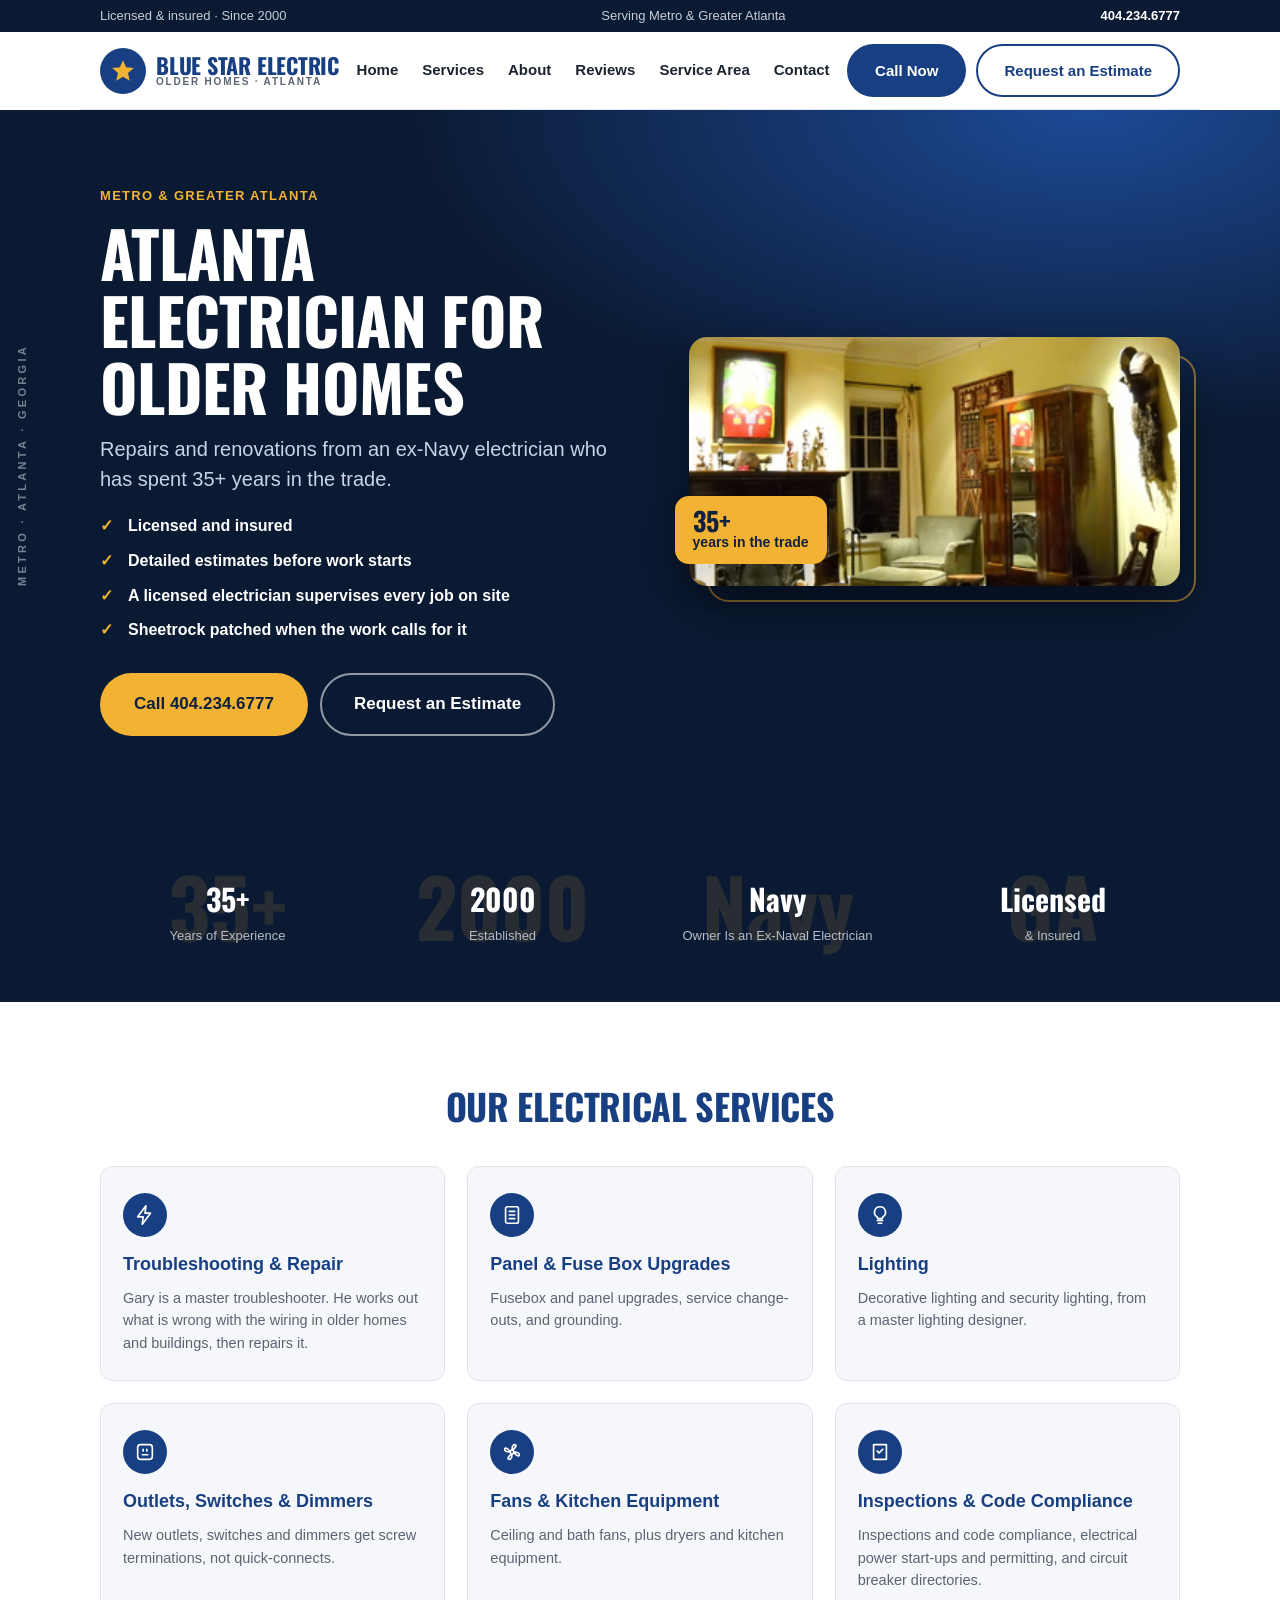
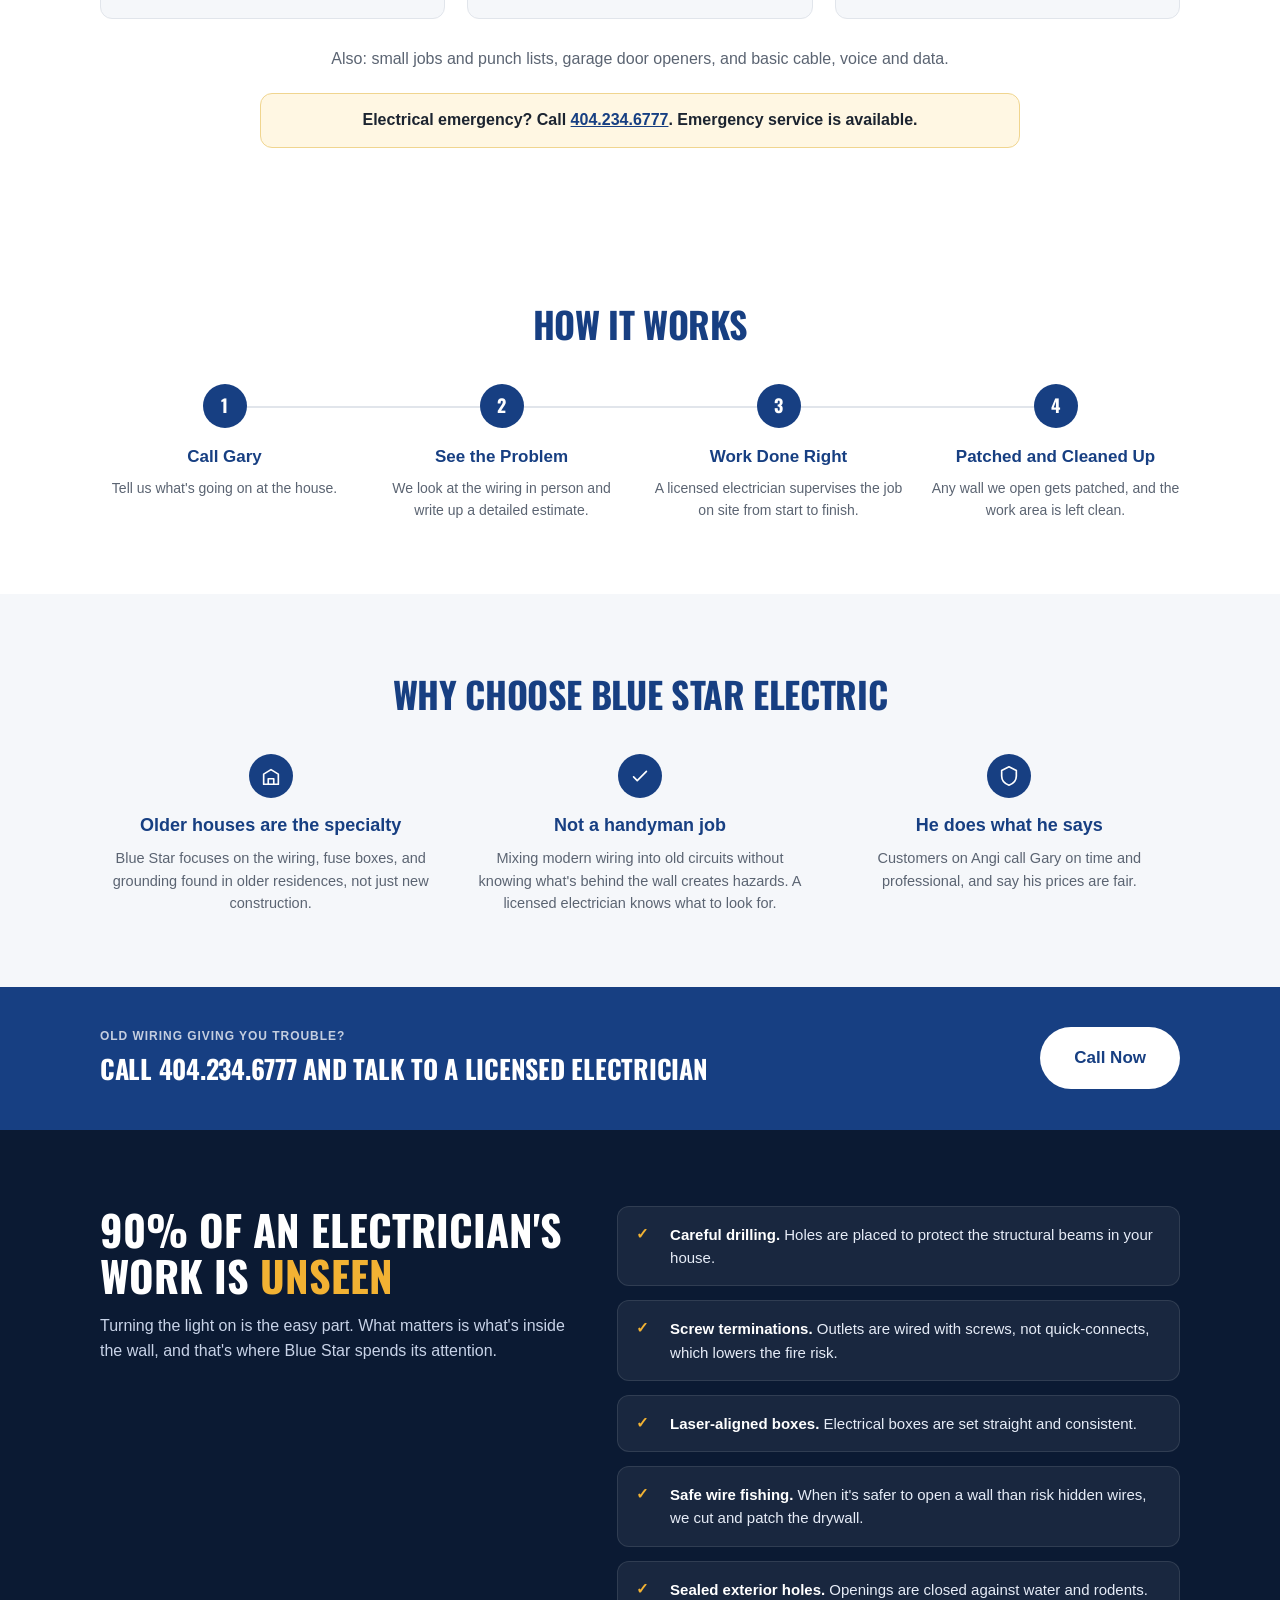
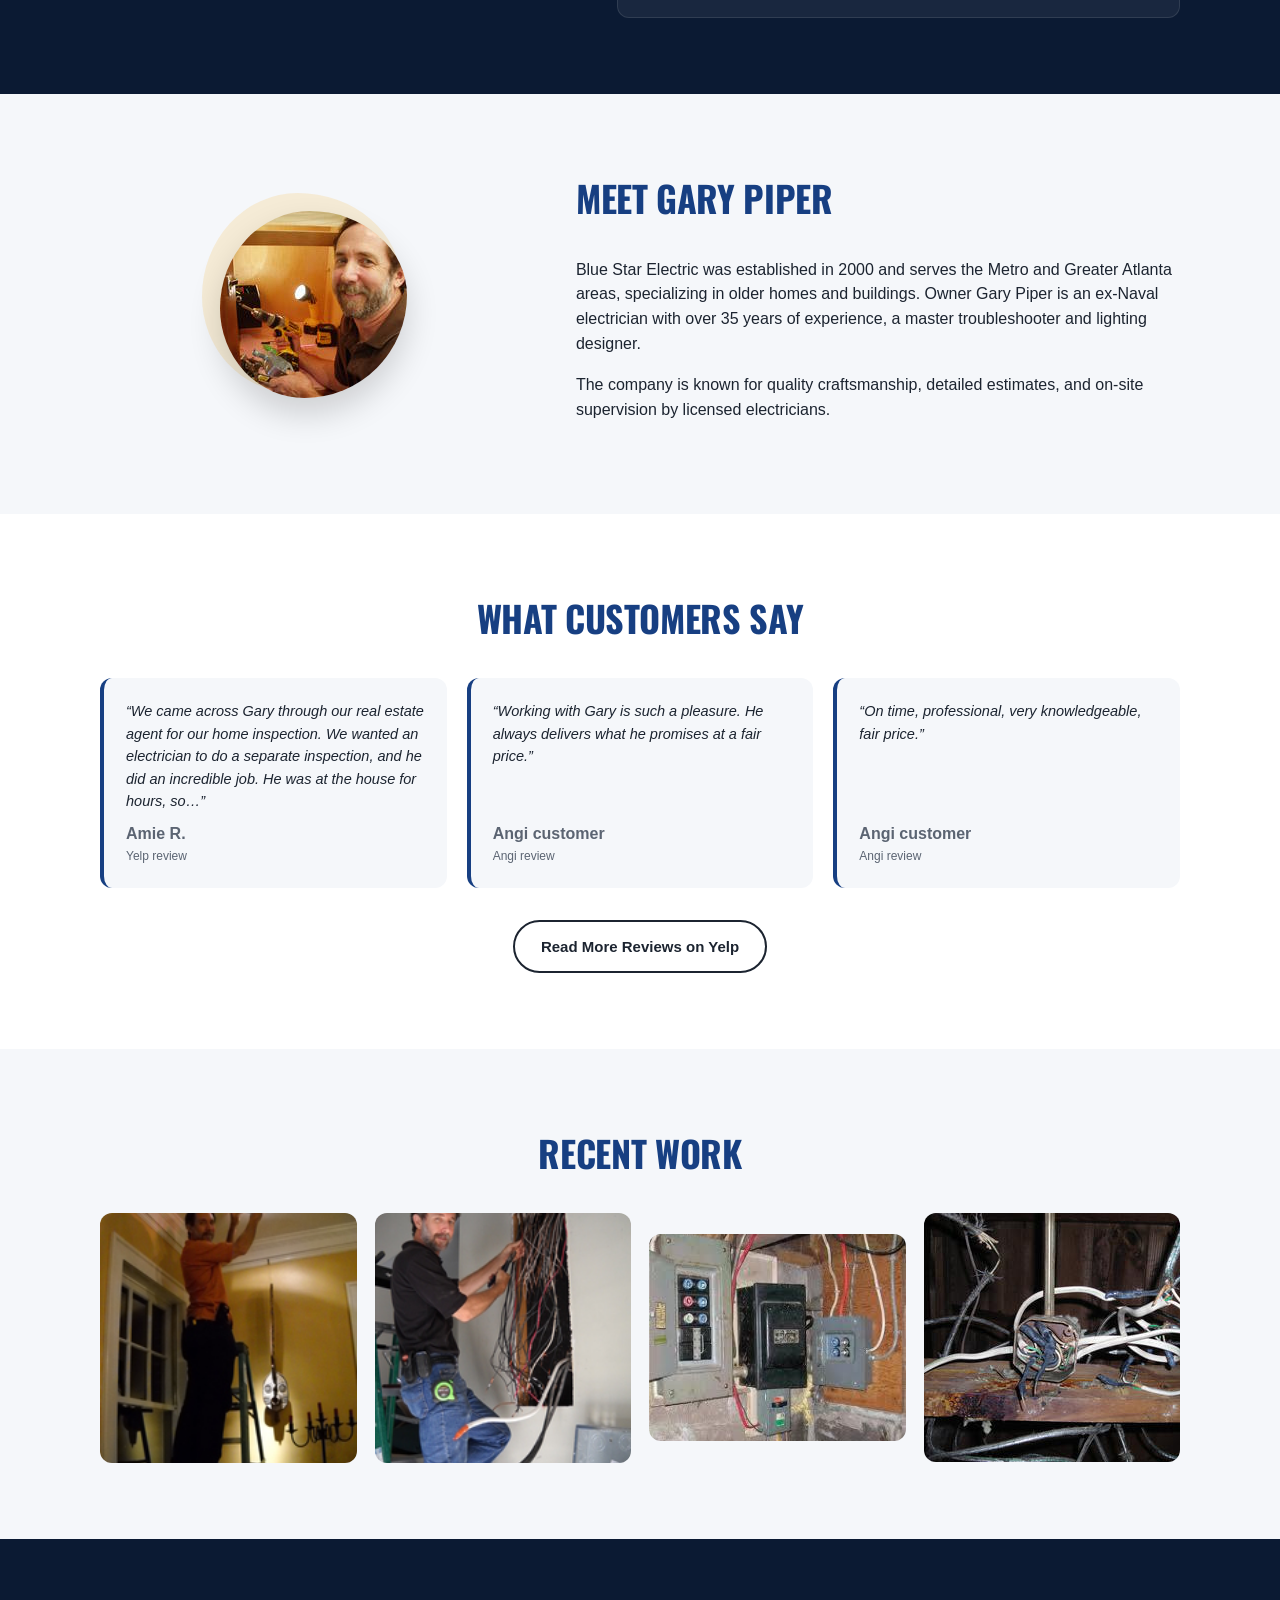
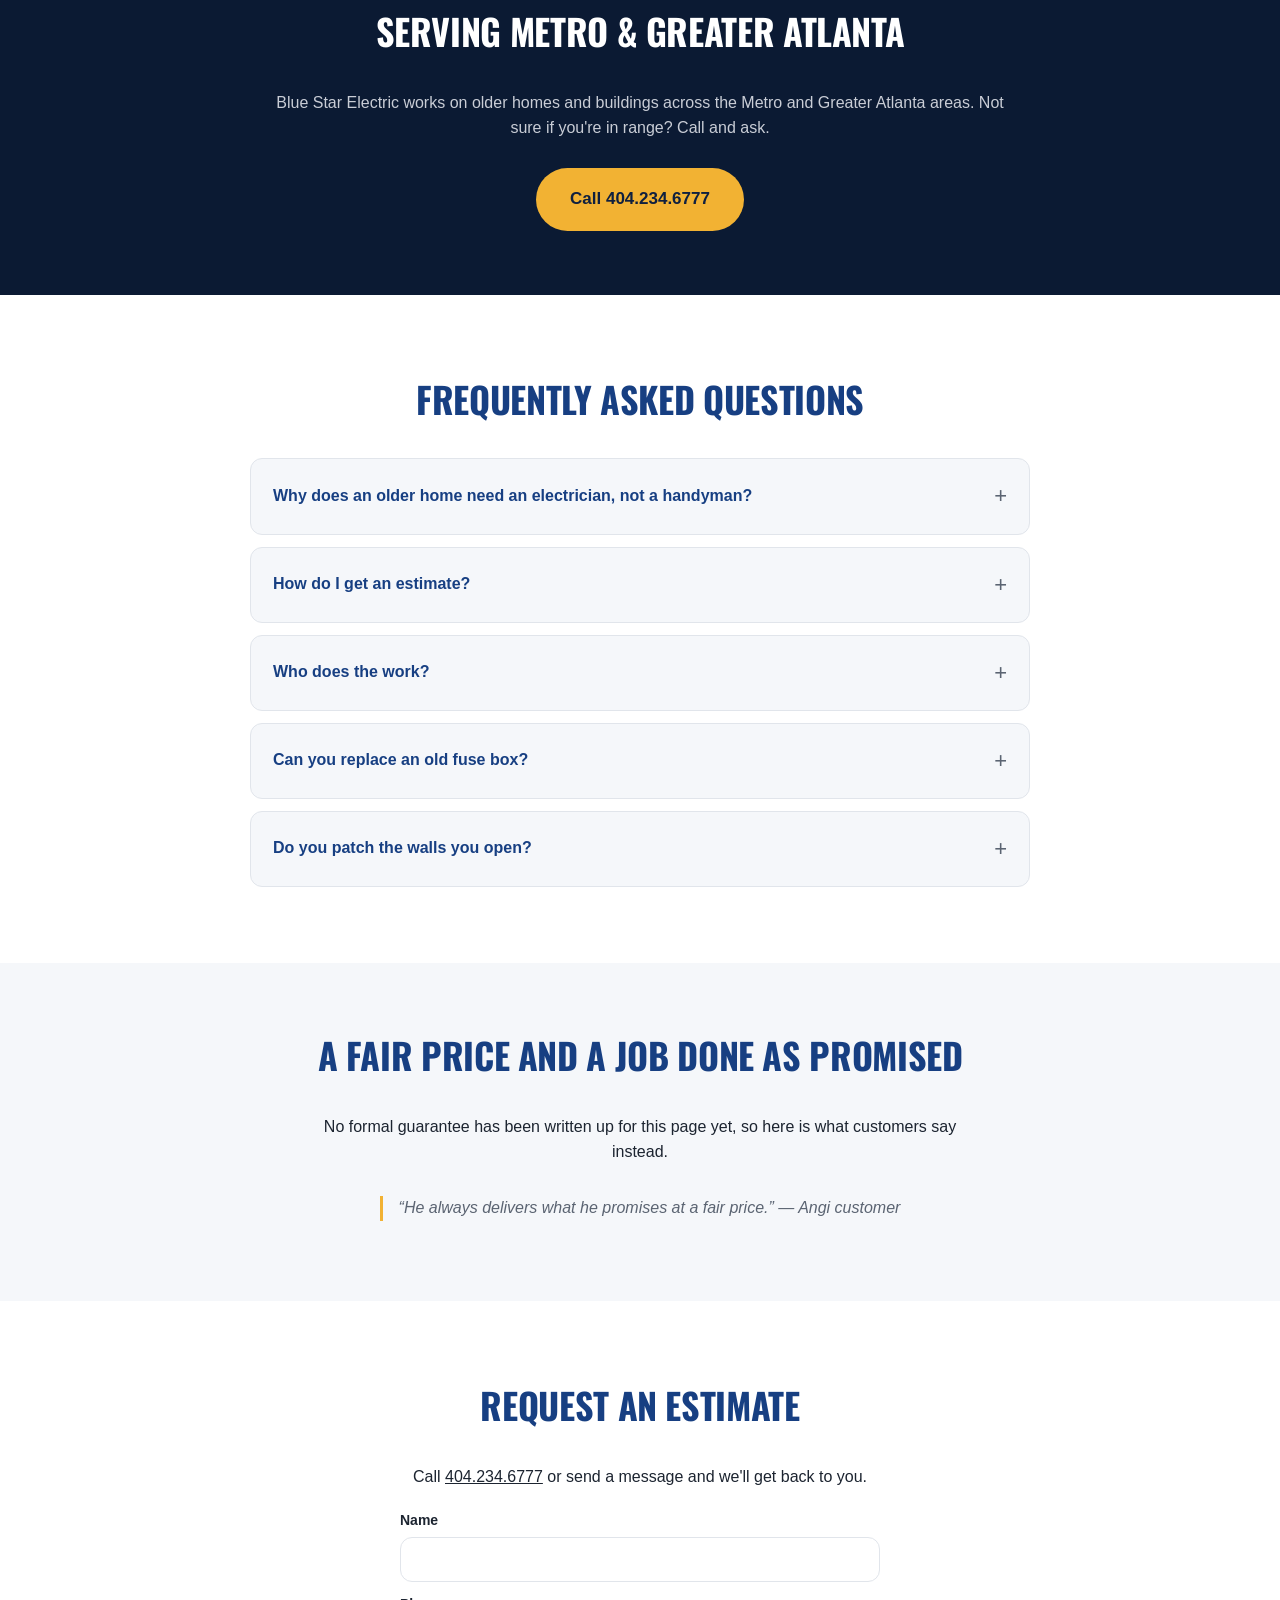
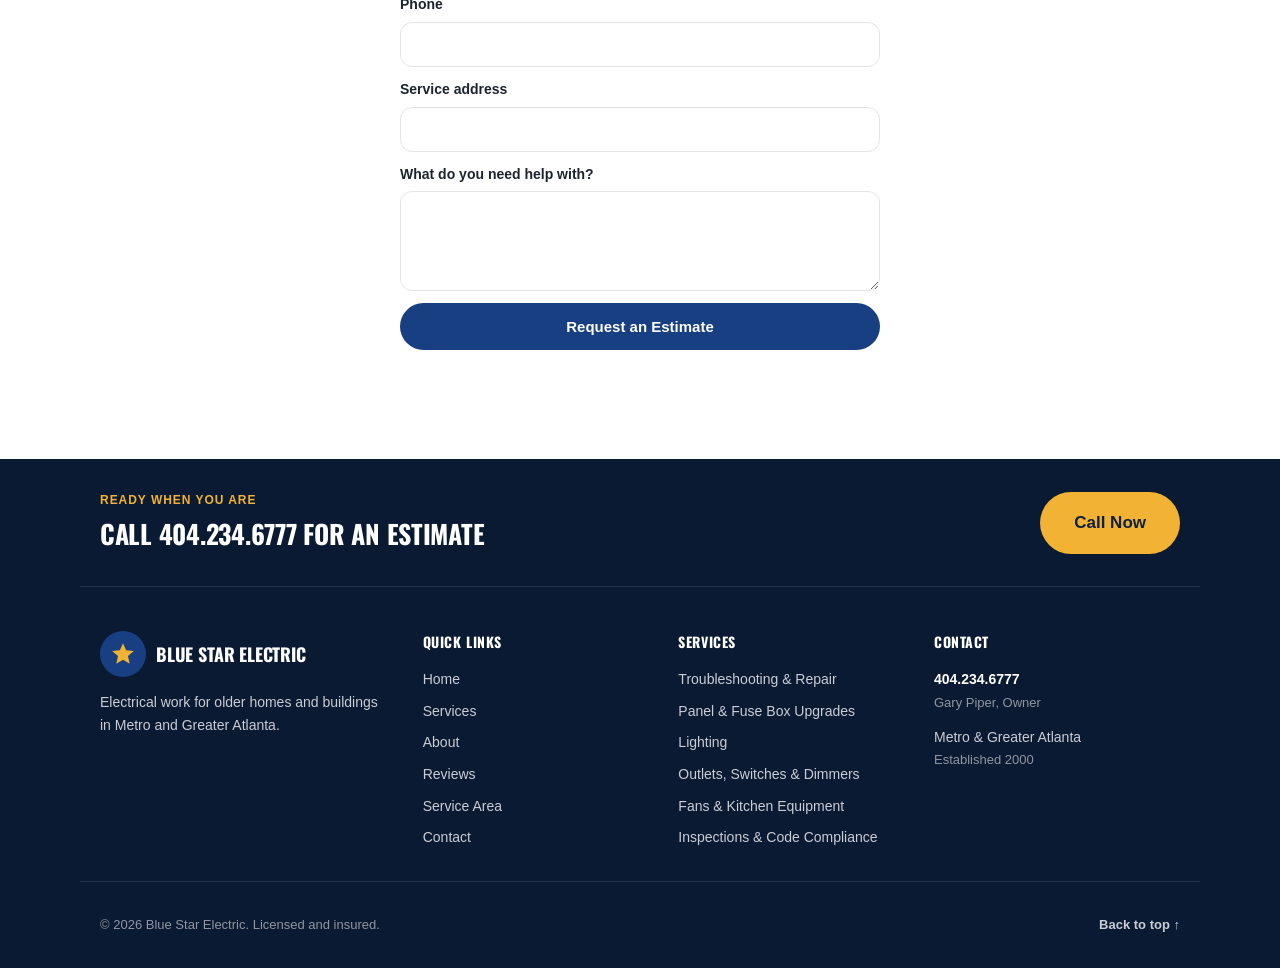
==== index.src.html @ 2fea070b "Free homepage rebuild for Blue Star Electric (Atlanta, GA) Co-Authored-By: Claude Sonnet 5 <noreply@" ====
<!DOCTYPE html>
<html lang="en">
<head>
<meta charset="UTF-8">
<meta name="viewport" content="width=device-width, initial-scale=1.0">
<title>Older Home Electrician in Atlanta | Blue Star Electric</title>
<meta name="description" content="Ex-Navy electrician Gary Piper repairs and renovates the wiring in older Atlanta homes. Detailed estimates, licensed and insured. Call 404.234.6777.">
<meta name="robots" content="index, follow">
<meta property="og:type" content="website">
<meta property="og:site_name" content="Blue Star Electric">
<meta property="og:title" content="Older Home Electrician in Atlanta | Blue Star Electric">
<meta property="og:description" content="Repairs and renovations for older Atlanta homes by an ex-Navy electrician with 35+ years in the trade.">
<meta property="og:locale" content="en_US">
<meta name="twitter:card" content="summary_large_image">
<meta name="twitter:title" content="Older Home Electrician in Atlanta | Blue Star Electric">
<meta name="twitter:description" content="Troubleshooting, repair, and rewiring for older Atlanta homes. Call 404.234.6777.">
<!-- TODO before launch: add <link rel="canonical">, og:url, and og:image / twitter:image once the live domain and a hosted preview image exist. -->
<meta name="theme-color" content="#173f82">
<link rel="icon" href="data:image/svg+xml,%3Csvg xmlns='http://www.w3.org/2000/svg' viewBox='0 0 24 24'%3E%3Ccircle cx='12' cy='12' r='12' fill='%23173f82'/%3E%3Cpath fill='%23f2b233' d='m12 4.5 2 4.6 5 .4-3.8 3.3 1.1 4.9L12 15l-4.3 2.7 1.1-4.9L5 9.5l5-.4z'/%3E%3C/svg%3E">
<link rel="preconnect" href="https://fonts.googleapis.com">
<link rel="preconnect" href="https://fonts.gstatic.com" crossorigin>
<link href="https://fonts.googleapis.com/css2?family=Oswald:wght@500;700&display=swap" rel="stylesheet">
<link rel="stylesheet" href="styles.css">
<script type="application/ld+json">
{
  "@context": "https://schema.org",
  "@type": "Electrician",
  "name": "Blue Star Electric",
  "telephone": "+1-404-234-6777",
  "foundingDate": "2000",
  "areaServed": ["Metro Atlanta", "Greater Atlanta"],
  "founder": { "@type": "Person", "name": "Gary Piper" },
  "review": [
    { "@type": "Review", "author": { "@type": "Person", "name": "Amie R." }, "reviewBody": "We came across Gary through our real estate agent for our home inspection. We wanted an electrician to do a separate inspection, and he did an incredible job. He was at the house for hours, so..." }
  ]
}
</script>
</head>
<body>

<a class="skip-link" href="#main">Skip to main content</a>

<!-- ============ 1. HEADER ============ -->
<header class="site-header" id="site-header">
  <div class="topbar">
    <div class="wrap topbar-inner">
      <span class="topbar-item">Licensed &amp; insured &middot; Since 2000</span>
      <span class="topbar-item">Serving Metro &amp; Greater Atlanta</span>
      <a class="topbar-item topbar-phone" href="tel:+14042346777">404.234.6777</a>
    </div>
  </div>
  <div class="wrap main-nav">
    <a class="logo" href="#main" aria-label="Blue Star Electric, home">
      <!-- ADD REAL LOGO: this star badge is a stand-in. Replace with the real logo file once supplied. -->
      <span class="logo-star" aria-hidden="true"><svg viewBox="0 0 24 24"><path d="m12 2 2.9 6.6 7.1.6-5.4 4.7 1.6 7-6.2-3.7-6.2 3.7 1.6-7L2 9.2l7.1-.6L12 2z"/></svg></span>
      <span class="logo-text">Blue Star Electric<small>Older homes &middot; Atlanta</small></span>
    </a>
    <nav aria-label="Primary">
      <ul class="nav-links">
        <li><a href="#main">Home</a></li>
        <li><a href="#services">Services</a></li>
        <li><a href="#about">About</a></li>
        <li><a href="#reviews">Reviews</a></li>
        <li><a href="#service-area">Service Area</a></li>
        <li><a href="#contact">Contact</a></li>
      </ul>
    </nav>
    <div class="nav-ctas">
      <a class="btn btn-primary" href="tel:+14042346777">Call Now</a>
      <a class="btn btn-outline" href="#contact">Request an Estimate</a>
    </div>
    <button type="button" class="menu-toggle" id="menu-toggle" aria-expanded="false" aria-controls="mobile-menu" aria-label="Open menu">
      <span></span><span></span><span></span>
    </button>
    <div class="mobile-menu" id="mobile-menu">
      <ul class="mobile-menu-links">
        <li><a href="#main">Home</a></li>
        <li><a href="#services">Services</a></li>
        <li><a href="#about">About</a></li>
        <li><a href="#reviews">Reviews</a></li>
        <li><a href="#service-area">Service Area</a></li>
        <li><a href="#contact">Contact</a></li>
      </ul>
      <div class="mobile-menu-ctas">
        <a class="btn btn-primary" href="tel:+14042346777">Call Now</a>
        <a class="btn btn-outline" href="#contact">Request an Estimate</a>
      </div>
    </div>
  </div>
</header>

<main id="main">

  <!-- ============ 2. HERO ============ -->
  <section class="hero">
    <span class="hero-label" aria-hidden="true">Metro &middot; Atlanta &middot; Georgia</span>
    <div class="wrap hero-inner">
      <div class="hero-copy">
        <p class="eyebrow">Metro &amp; Greater Atlanta</p>
        <h1>Atlanta Electrician for Older Homes <span class="h1-sub">Repairs and renovations from an ex-Navy electrician who has spent 35+ years in the trade.</span></h1>
        <ul class="trust-bullets">
          <li>Licensed and insured</li>
          <li>Detailed estimates before work starts</li>
          <li>A licensed electrician supervises every job on site</li>
          <li>Sheetrock patched when the work calls for it</li>
        </ul>
        <div class="hero-ctas">
          <a class="btn btn-accent btn-lg" href="tel:+14042346777">Call 404.234.6777</a>
          <a class="btn btn-outline btn-lg" href="#contact">Request an Estimate</a>
        </div>
      </div>
      <div class="hero-media">
        <!-- Photo from the business's own current website (mybluestarelectric.com). -->
        <img class="stock-photo" src="assets/hero-lit-room.jpg" width="333" height="249" fetchpriority="high" alt="Living room in an older home with recessed lighting and a fireplace">
        <div class="hero-badge"><span>35+</span>years in the trade</div>
      </div>
    </div>
  </section>

  <!-- ============ 3. TRUST STATS BAR ============ -->
  <section class="stats-bar" aria-label="Trust indicators">
    <div class="wrap stats-grid">
      <div class="stat reveal" data-ghost="35+">
        <span class="stat-value">35+</span>
        <span class="stat-label">Years of Experience</span>
      </div>
      <div class="stat reveal" data-ghost="2000">
        <span class="stat-value">2000</span>
        <span class="stat-label">Established</span>
      </div>
      <div class="stat reveal" data-ghost="Navy">
        <span class="stat-value">Navy</span>
        <span class="stat-label">Owner Is an Ex-Naval Electrician</span>
      </div>
      <div class="stat reveal" data-ghost="GA">
        <span class="stat-value">Licensed</span>
        <span class="stat-label">&amp; Insured</span>
      </div>
    </div>
  </section>

  <!-- ============ 4. SERVICES ============ -->
  <section id="services" class="services">
    <div class="wrap">
      <h2 class="reveal">Our Electrical Services</h2>
      <div class="services-grid">
        <div class="service-card reveal">
          <span class="service-icon" aria-hidden="true"><svg viewBox="0 0 24 24" stroke-width="1.8"><path d="M13 2 4 14h6l-1 8 9-12h-6l1-8z" stroke-linecap="round" stroke-linejoin="round"/></svg></span>
          <h3>Troubleshooting &amp; Repair</h3>
          <p>Gary is a master troubleshooter. He works out what is wrong with the wiring in older homes and buildings, then repairs it.</p>
        </div>
        <div class="service-card reveal">
          <span class="service-icon" aria-hidden="true"><svg viewBox="0 0 24 24" stroke-width="1.8"><rect x="5" y="3" width="14" height="18" rx="2"/><path d="M9 8h6M9 12h6M9 16h6" stroke-linecap="round"/></svg></span>
          <h3>Panel &amp; Fuse Box Upgrades</h3>
          <p>Fusebox and panel upgrades, service change-outs, and grounding.</p>
        </div>
        <div class="service-card reveal">
          <span class="service-icon" aria-hidden="true"><svg viewBox="0 0 24 24" stroke-width="1.8"><path d="M9 18h6M10 21h4M12 3a6 6 0 0 0-3.6 10.8c.6.45 1.1 1.2 1.2 2.2h4.8c.1-1 .6-1.75 1.2-2.2A6 6 0 0 0 12 3Z" stroke-linecap="round" stroke-linejoin="round"/></svg></span>
          <h3>Lighting</h3>
          <p>Decorative lighting and security lighting, from a master lighting designer.</p>
        </div>
        <div class="service-card reveal">
          <span class="service-icon" aria-hidden="true"><svg viewBox="0 0 24 24" stroke-width="1.8"><rect x="4" y="4" width="16" height="16" rx="3"/><path d="M10 9v2M14 9v2M9 15h6" stroke-linecap="round"/></svg></span>
          <h3>Outlets, Switches &amp; Dimmers</h3>
          <p>New outlets, switches and dimmers get screw terminations, not quick-connects.</p>
        </div>
        <div class="service-card reveal">
          <span class="service-icon" aria-hidden="true"><svg viewBox="0 0 24 24" stroke-width="1.8"><circle cx="12" cy="12" r="2"/><path d="M12 10c0-4 1-6 3-6s2 3-3 6ZM14 12c4 0 6 1 6 3s-3 2-6-3ZM12 14c0 4-1 6-3 6s-2-3 3-6ZM10 12c-4 0-6-1-6-3s3-2 6 3Z" stroke-linejoin="round"/></svg></span>
          <h3>Fans &amp; Kitchen Equipment</h3>
          <p>Ceiling and bath fans, plus dryers and kitchen equipment.</p>
        </div>
        <div class="service-card reveal">
          <span class="service-icon" aria-hidden="true"><svg viewBox="0 0 24 24" stroke-width="1.8"><path d="M9 11l2 2 4-4" stroke-linecap="round" stroke-linejoin="round"/><path d="M5 4h14v16H5z" stroke-linejoin="round"/></svg></span>
          <h3>Inspections &amp; Code Compliance</h3>
          <p>Inspections and code compliance, electrical power start-ups and permitting, and circuit breaker directories.</p>
        </div>
      </div>
      <p class="services-more reveal">Also: small jobs and punch lists, garage door openers, and basic cable, voice and data.</p>
      <p class="emergency reveal">Electrical emergency? Call <a href="tel:+14042346777">404.234.6777</a>. Emergency service is available.</p>
    </div>
  </section>

  <!-- ============ 4b. HOW IT WORKS ============ -->
  <section class="process">
    <div class="wrap">
      <h2 class="reveal">How It Works</h2>
      <div class="process-grid">
        <div class="process-step reveal">
          <span class="process-num">1</span>
          <h3>Call Gary</h3>
          <p>Tell us what's going on at the house.</p>
        </div>
        <div class="process-step reveal">
          <span class="process-num">2</span>
          <h3>See the Problem</h3>
          <p>We look at the wiring in person and write up a detailed estimate.</p>
        </div>
        <div class="process-step reveal">
          <span class="process-num">3</span>
          <h3>Work Done Right</h3>
          <p>A licensed electrician supervises the job on site from start to finish.</p>
        </div>
        <div class="process-step reveal">
          <span class="process-num">4</span>
          <h3>Patched and Cleaned Up</h3>
          <p>Any wall we open gets patched, and the work area is left clean.</p>
        </div>
      </div>
    </div>
  </section>

  <!-- ============ 4c. WHY CHOOSE US ============ -->
  <section class="why-us">
    <div class="wrap">
      <h2 class="reveal">Why Choose Blue Star Electric</h2>
      <div class="why-us-grid">
        <div class="why-us-item reveal">
          <span class="service-icon" aria-hidden="true"><svg viewBox="0 0 24 24" stroke-width="1.8"><path d="M4 21V10l8-5 8 5v11" stroke-linecap="round" stroke-linejoin="round"/><path d="M9 21v-6h6v6M4 21h16" stroke-linecap="round" stroke-linejoin="round"/></svg></span>
          <h3>Older houses are the specialty</h3>
          <p>Blue Star focuses on the wiring, fuse boxes, and grounding found in older residences, not just new construction.</p>
        </div>
        <div class="why-us-item reveal">
          <span class="service-icon" aria-hidden="true"><svg viewBox="0 0 24 24" stroke-width="1.8"><path d="m5 13 4 4L19 7" stroke-linecap="round" stroke-linejoin="round"/></svg></span>
          <h3>Not a handyman job</h3>
          <p>Mixing modern wiring into old circuits without knowing what's behind the wall creates hazards. A licensed electrician knows what to look for.</p>
        </div>
        <div class="why-us-item reveal">
          <span class="service-icon" aria-hidden="true"><svg viewBox="0 0 24 24" stroke-width="1.8"><path d="M12 2 4 6v6c0 5 3.4 8.4 8 10 4.6-1.6 8-5 8-10V6l-8-4Z" stroke-linejoin="round"/></svg></span>
          <h3>He does what he says</h3>
          <p>Customers on Angi call Gary on time and professional, and say his prices are fair.</p>
        </div>
      </div>
    </div>
  </section>

  <!-- ============ 4d. MID-PAGE CTA ============ -->
  <section class="cta-banner">
    <div class="wrap cta-banner-inner">
      <div>
        <p class="cta-banner-eyebrow">Old wiring giving you trouble?</p>
        <h3>Call 404.234.6777 and talk to a licensed electrician</h3>
      </div>
      <a class="btn btn-primary btn-lg" href="tel:+14042346777">Call Now</a>
    </div>
  </section>

  <!-- ============ TECHNIQUE (from the business's own Technique page) ============ -->
  <section class="technique">
    <div class="wrap technique-inner">
      <div class="reveal">
        <h2>90% of an electrician's work is <em>unseen</em></h2>
        <p>Turning the light on is the easy part. What matters is what's inside the wall, and that's where Blue Star spends its attention.</p>
      </div>
      <ul class="technique-list">
        <li class="reveal"><strong>Careful drilling.</strong> Holes are placed to protect the structural beams in your house.</li>
        <li class="reveal"><strong>Screw terminations.</strong> Outlets are wired with screws, not quick-connects, which lowers the fire risk.</li>
        <li class="reveal"><strong>Laser-aligned boxes.</strong> Electrical boxes are set straight and consistent.</li>
        <li class="reveal"><strong>Safe wire fishing.</strong> When it's safer to open a wall than risk hidden wires, we cut and patch the drywall.</li>
        <li class="reveal"><strong>Sealed exterior holes.</strong> Openings are closed against water and rodents.</li>
      </ul>
    </div>
  </section>

  <!-- ============ 5. ABOUT ============ -->
  <section id="about" class="about">
    <div class="wrap about-inner">
      <div class="about-media">
        <!-- Photo from the business's own current website; confirm with the owner that it's him. -->
        <img class="stock-photo" src="assets/about.jpg" width="187" height="250" alt="Electrician smiling while working on wiring at a workbench" loading="lazy">
      </div>
      <div class="about-copy reveal">
        <h2>Meet Gary Piper</h2>
        <p>Blue Star Electric was established in 2000 and serves the Metro and Greater Atlanta areas, specializing in older homes and buildings. Owner Gary Piper is an ex-Naval electrician with over 35 years of experience, a master troubleshooter and lighting designer.</p>
        <p>The company is known for quality craftsmanship, detailed estimates, and on-site supervision by licensed electricians.</p>
      </div>
    </div>
  </section>

  <!-- ============ 6. TESTIMONIALS ============ -->
  <section id="reviews" class="testimonials">
    <div class="wrap">
      <h2 class="reveal">What Customers Say</h2>
      <div class="testimonial-grid">
        <blockquote class="testimonial reveal">
          <p>&ldquo;We came across Gary through our real estate agent for our home inspection. We wanted an electrician to do a separate inspection, and he did an incredible job. He was at the house for hours, so&hellip;&rdquo;</p>
          <cite>Amie R. <span>Yelp review</span></cite>
        </blockquote>
        <blockquote class="testimonial reveal">
          <p>&ldquo;Working with Gary is such a pleasure. He always delivers what he promises at a fair price.&rdquo;</p>
          <cite>Angi customer <span>Angi review</span></cite>
        </blockquote>
        <blockquote class="testimonial reveal">
          <p>&ldquo;On time, professional, very knowledgeable, fair price.&rdquo;</p>
          <cite>Angi customer <span>Angi review</span></cite>
        </blockquote>
      </div>
      <a class="btn btn-outline" href="https://www.yelp.com/biz/blue-star-electric-decatur" target="_blank" rel="noopener">Read More Reviews on Yelp</a>
    </div>
  </section>

  <!-- ============ 6b. RECENT WORK ============ -->
  <section class="gallery">
    <div class="wrap">
      <h2 class="reveal">Recent Work</h2>
      <div class="gallery-grid" id="gallery">
        <!-- Photos from the business's own current website (mybluestarelectric.com). Low resolution: replace with new job photos when available. -->
        <button type="button" class="gallery-btn reveal" aria-label="Enlarge photo: electrician installing a recessed light in a ceiling"><img src="assets/g-recessed-light.jpg" width="187" height="250" alt="Electrician on a ladder installing a recessed light in a ceiling" loading="lazy"></button>
        <button type="button" class="gallery-btn reveal" aria-label="Enlarge photo: electrician rewiring a panel"><img src="assets/g-panel-rewire.jpg" width="187" height="250" alt="Electrician sorting and rewiring a bundle of cables at an electrical panel" loading="lazy"></button>
        <button type="button" class="gallery-btn reveal" aria-label="Enlarge photo: old fuse box and wiring"><img src="assets/g-old-fusebox.jpg" width="244" height="207" alt="Old fuse box and mixed wiring around an older electrical panel" loading="lazy"></button>
        <button type="button" class="gallery-btn reveal" aria-label="Enlarge photo: deteriorated old wiring"><img src="assets/g-old-wiring.jpg" width="333" height="249" alt="Deteriorated old wiring around a junction box" loading="lazy"></button>
      </div>
    </div>
  </section>

  <!-- ============ 7. SERVICE AREA ============ -->
  <section id="service-area" class="service-area">
    <div class="wrap">
      <h2 class="reveal">Serving Metro &amp; Greater Atlanta</h2>
      <p class="service-area-list">Blue Star Electric works on older homes and buildings across the Metro and Greater Atlanta areas. Not sure if you're in range? Call and ask.</p>
      <a class="btn btn-accent btn-lg" href="tel:+14042346777">Call 404.234.6777</a>
    </div>
  </section>

  <!-- ============ 7b. FAQ ============ -->
  <section class="faq">
    <div class="wrap">
      <h2 class="reveal">Frequently Asked Questions</h2>
      <div class="faq-list">
        <details class="faq-item reveal">
          <summary>Why does an older home need an electrician, not a handyman?</summary>
          <p>Wiring materials and grounding have changed a lot since electric lighting first arrived, and mixing modern and vintage systems without the right training creates additional hazards. A licensed electrician is trained for exactly that.</p>
        </details>
        <details class="faq-item reveal">
          <summary>How do I get an estimate?</summary>
          <p>Call 404.234.6777 or use the form below. We look at the job in person and give you a detailed estimate before any work begins.</p>
        </details>
        <details class="faq-item reveal">
          <summary>Who does the work?</summary>
          <p>Licensed electricians supervise the work on site. Owner Gary Piper is an ex-Naval electrician with over 35 years of experience.</p>
        </details>
        <details class="faq-item reveal">
          <summary>Can you replace an old fuse box?</summary>
          <p>Yes. Fusebox and panel upgrades, service change-outs, and grounding are all part of Blue Star's services, along with electrical power start-ups and permitting.</p>
        </details>
        <details class="faq-item reveal">
          <summary>Do you patch the walls you open?</summary>
          <p>Yes. Sometimes it is safer to cut drywall than to risk damaging hidden wires. Blue Star handles the sheetrock patching when needed.</p>
        </details>
      </div>
    </div>
  </section>

  <!-- ============ 8. GUARANTEE / OFFER ============ -->
  <section class="guarantee">
    <div class="wrap guarantee-inner">
      <h2 class="reveal">A fair price and a job done as promised</h2>
      <p>No formal guarantee has been written up for this page yet, so here is what customers say instead.</p>
      <blockquote>&ldquo;He always delivers what he promises at a fair price.&rdquo; &mdash; Angi customer</blockquote>
    </div>
  </section>

  <!-- ============ CONTACT ============ -->
  <section id="contact" class="contact">
    <div class="wrap contact-inner">
      <h2 class="reveal">Request an Estimate</h2>
      <p>Call <a href="tel:+14042346777">404.234.6777</a> or send a message and we'll get back to you.</p>
      <!-- TODO before launch: wire this form to the business's real intake email or CRM. Until then it shows a call-us note. -->
      <form class="contact-form" id="contact-form" aria-label="Request an estimate">
        <label for="f-name">Name</label>
        <input id="f-name" type="text" name="name" autocomplete="name" required>
        <label for="f-phone">Phone</label>
        <input id="f-phone" type="tel" name="phone" autocomplete="tel" required>
        <label for="f-address">Service address</label>
        <input id="f-address" type="text" name="address" autocomplete="street-address">
        <label for="f-message">What do you need help with?</label>
        <textarea id="f-message" name="message"></textarea>
        <button type="submit" class="btn btn-primary">Request an Estimate</button>
        <p class="form-note" id="form-note" role="status"></p>
      </form>
    </div>
  </section>

</main>

<!-- ============ 9. FOOTER ============ -->
<footer class="site-footer">
  <div class="wrap footer-cta">
    <div>
      <p class="footer-cta-eyebrow">Ready when you are</p>
      <h3>Call 404.234.6777 for an estimate</h3>
    </div>
    <a class="btn btn-accent btn-lg" href="tel:+14042346777">Call Now</a>
  </div>

  <div class="wrap footer-grid">
    <div class="footer-col footer-brand">
      <div class="footer-logo">
        <span class="logo-star" aria-hidden="true"><svg viewBox="0 0 24 24"><path d="m12 2 2.9 6.6 7.1.6-5.4 4.7 1.6 7-6.2-3.7-6.2 3.7 1.6-7L2 9.2l7.1-.6L12 2z"/></svg></span>
        <span class="logo-text">Blue Star Electric</span>
      </div>
      <p>Electrical work for older homes and buildings in Metro and Greater Atlanta.</p>
      
    </div>

    <div class="footer-col">
      <h4>Quick Links</h4>
      <ul>
        <li><a href="#main">Home</a></li>
        <li><a href="#services">Services</a></li>
        <li><a href="#about">About</a></li>
        <li><a href="#reviews">Reviews</a></li>
        <li><a href="#service-area">Service Area</a></li>
        <li><a href="#contact">Contact</a></li>
      </ul>
    </div>

    <div class="footer-col">
      <h4>Services</h4>
      <ul>
        <li><a href="#services">Troubleshooting &amp; Repair</a></li>
        <li><a href="#services">Panel &amp; Fuse Box Upgrades</a></li>
        <li><a href="#services">Lighting</a></li>
        <li><a href="#services">Outlets, Switches &amp; Dimmers</a></li>
        <li><a href="#services">Fans &amp; Kitchen Equipment</a></li>
        <li><a href="#services">Inspections &amp; Code Compliance</a></li>
      </ul>
    </div>

    <div class="footer-col">
      <h4>Contact</h4>
      <p class="contact-line">
        <a href="tel:+14042346777">404.234.6777</a>
        <span class="muted">Gary Piper, Owner</span>
      </p>
      <p class="contact-line">
        Metro &amp; Greater Atlanta
        <span class="muted">Established 2000</span>
      </p>
    </div>
  </div>

  <div class="wrap footer-bottom">
    <p>&copy; <span id="footer-year"></span> Blue Star Electric. Licensed and insured. <!-- ADD REAL GA LICENSE NUMBER --></p>
    <a class="back-to-top" href="#main">Back to top &uarr;</a>
  </div>
</footer>

<a class="sticky-cta" href="tel:+14042346777" aria-label="Call Blue Star Electric now">Call Now</a>

<!-- Gallery lightbox -->
<div class="lightbox" id="lightbox" role="dialog" aria-modal="true" aria-label="Photo viewer" hidden>
  <button type="button" class="lb-btn lb-close" id="lb-close" aria-label="Close photo viewer">&times;</button>
  <button type="button" class="lb-btn lb-prev" id="lb-prev" aria-label="Previous photo">&lsaquo;</button>
  <figure>
    <img id="lb-img" src="" alt="">
    <figcaption id="lb-cap"></figcaption>
    <div class="lightbox-count" id="lb-count"></div>
  </figure>
  <button type="button" class="lb-btn lb-next" id="lb-next" aria-label="Next photo">&rsaquo;</button>
</div>

<script>
(function () {
  var yearEl = document.getElementById('footer-year');
  if (yearEl) { yearEl.textContent = new Date().getFullYear(); }

  var menuToggle = document.getElementById('menu-toggle');
  var mobileMenu = document.getElementById('mobile-menu');
  var setMenu = function (open) {
    mobileMenu.classList.toggle('is-open', open);
    menuToggle.setAttribute('aria-expanded', open ? 'true' : 'false');
    menuToggle.setAttribute('aria-label', open ? 'Close menu' : 'Open menu');
  };
  menuToggle.addEventListener('click', function () { setMenu(!mobileMenu.classList.contains('is-open')); });
  mobileMenu.addEventListener('click', function (e) { if (e.target.tagName === 'A') { setMenu(false); } });
  window.addEventListener('resize', function () { if (window.innerWidth > 860) { setMenu(false); } });

  var header = document.getElementById('site-header');
  var onScroll = function () { header.classList.toggle('is-scrolled', window.scrollY > 12); };
  window.addEventListener('scroll', onScroll, { passive: true });
  onScroll();

  var reduceMotion = window.matchMedia('(prefers-reduced-motion: reduce)').matches;
  var revealEls = document.querySelectorAll('.reveal');
  if (reduceMotion || !('IntersectionObserver' in window)) {
    revealEls.forEach(function (el) { el.classList.add('is-visible'); });
  } else {
    var io = new IntersectionObserver(function (entries) {
      entries.forEach(function (entry) {
        if (entry.isIntersecting) { entry.target.classList.add('is-visible'); io.unobserve(entry.target); }
      });
    }, { threshold: 0.15 });
    revealEls.forEach(function (el) { io.observe(el); });
  }

  // Contact form: not connected to an inbox yet.
  var form = document.getElementById('contact-form');
  form.addEventListener('submit', function (e) {
    e.preventDefault();
    document.getElementById('form-note').textContent = 'This form is not connected yet. Please call 404.234.6777.';
  });

  // Lightbox
  var thumbs = Array.prototype.slice.call(document.querySelectorAll('#gallery .gallery-btn'));
  var lb = document.getElementById('lightbox');
  var lbImg = document.getElementById('lb-img');
  var lbCap = document.getElementById('lb-cap');
  var lbCount = document.getElementById('lb-count');
  var btnClose = document.getElementById('lb-close');
  var btnPrev = document.getElementById('lb-prev');
  var btnNext = document.getElementById('lb-next');
  var idx = 0, opener = null;
  if (thumbs.length < 2) { btnPrev.style.display = 'none'; btnNext.style.display = 'none'; }
  var show = function (i) {
    idx = (i + thumbs.length) % thumbs.length;
    var img = thumbs[idx].querySelector('img');
    lbImg.src = img.src; lbImg.alt = img.alt; lbCap.textContent = img.alt;
    lbCount.textContent = (idx + 1) + ' / ' + thumbs.length;
  };
  var open = function (i, from) { opener = from; show(i); lb.hidden = false; lb.classList.add('is-open'); btnClose.focus(); };
  var close = function () { lb.classList.remove('is-open'); lb.hidden = true; if (opener) { opener.focus(); } };
  thumbs.forEach(function (t, i) { t.addEventListener('click', function () { open(i, t); }); });
  btnClose.addEventListener('click', close);
  btnPrev.addEventListener('click', function () { show(idx - 1); });
  btnNext.addEventListener('click', function () { show(idx + 1); });
  lb.addEventListener('click', function (e) { if (e.target === lb) { close(); } });
  document.addEventListener('keydown', function (e) {
    if (!lb.classList.contains('is-open')) { return; }
    if (e.key === 'Escape') { close(); }
    else if (e.key === 'ArrowLeft') { show(idx - 1); }
    else if (e.key === 'ArrowRight') { show(idx + 1); }
    else if (e.key === 'Tab') {
      var f = [btnClose, btnPrev, btnNext].filter(function (b) { return b.style.display !== 'none'; });
      var first = f[0], last = f[f.length - 1];
      if (e.shiftKey && document.activeElement === first) { e.preventDefault(); last.focus(); }
      else if (!e.shiftKey && document.activeElement === last) { e.preventDefault(); first.focus(); }
      else if (f.indexOf(document.activeElement) === -1) { e.preventDefault(); first.focus(); }
    }
  });
})();
</script>

</body>
</html>
---- styles.css ----
/* ============ Design tokens ============
   Swap these per-business. Pull the primary/accent from the business's real
   logo/brand if they have one — sample the actual pixel colors (PIL/Pillow)
   rather than eyeballing a hex value, it's consistently more accurate.
   Otherwise this navy/amber pairing reads as "trades/trust" without looking
   like a template. Keep it to ONE dominant accent color doing all the
   CTA/heading work; a second brand color (if any) should stay a sparing
   accent (underlines, stat ghost numerals) rather than a second competing
   button color. Dark sections use a near-black ink rather than a second
   brand color — see "Modern visual design patterns" in references/patterns.md. */
:root {
  --color-primary: #173f82;      /* deep navy — the one accent */
  --color-primary-dark: #0f2c5f;
  --color-ink: #0b1a33;          /* near-black — full-bleed section bands */
  --color-accent: #f2b233;       /* amber — sparing use only (underlines, ghost numerals) */
  --color-accent-dark: #a86d10;
  --color-text: #1c2430;
  --color-text-muted: #5b6472;
  --color-bg: #ffffff;
  --color-bg-alt: #f5f7fa;
  --color-border: #e1e5eb;
  --font-body: -apple-system, BlinkMacSystemFont, "Segoe UI", Roboto, Helvetica, Arial, sans-serif;
  --font-heading: "Oswald", var(--font-body);
  --radius: 12px;
  --radius-pill: 999px;
  --shadow: 0 2px 10px rgba(0,0,0,.08);
  --shadow-lift: 0 16px 32px rgba(0,0,0,.16);
}

* { box-sizing: border-box; }
html { scroll-behavior: smooth; }
body {
  margin: 0;
  font-family: var(--font-body);
  color: var(--color-text);
  background: var(--color-bg);
  line-height: 1.55;
}
img { max-width: 100%; display: block; }
a { color: inherit; }
.wrap { max-width: 1120px; margin: 0 auto; padding: 0 20px; }

.skip-link {
  position: absolute; left: -999px; top: 0; background: #fff; color: #000;
  padding: 10px 16px; z-index: 100;
}
.skip-link:focus { left: 10px; top: 10px; }

/* Scroll-reveal: opacity + slight rise, disabled outright for reduced-motion.
   Motion is decoration only — never applied to phone numbers or CTAs. */
.reveal { opacity: 0; transform: translateY(16px); transition: opacity .5s ease, transform .5s ease; }
.reveal.is-visible { opacity: 1; transform: translateY(0); }
@media (prefers-reduced-motion: reduce) {
  .reveal { opacity: 1; transform: none; transition: none; }
}

/* ============ Buttons ============ */
.btn {
  display: inline-block;
  padding: 13px 26px;
  border-radius: var(--radius-pill);
  font-weight: 600;
  text-decoration: none;
  border: 2px solid transparent;
  cursor: pointer;
  font-size: 15px;
  transition: background .15s ease, color .15s ease, border-color .15s ease, transform .15s ease;
}
.btn-primary { background: var(--color-primary); color: #fff; }
.btn-primary:hover { background: var(--color-primary-dark); }
.btn-outline { background: transparent; border-color: currentColor; }
.btn-outline:hover { background: rgba(0,0,0,.05); }
.btn-lg { padding: 16px 32px; font-size: 17px; }

/* ============ Header ============ */
.topbar {
  background: var(--color-ink);
  color: #c9cdd6;
  font-size: 13px;
}
.topbar-inner {
  display: flex; flex-wrap: wrap; gap: 8px 20px;
  justify-content: space-between; align-items: center;
  padding: 6px 20px;
}
.topbar-phone { color: #fff; font-weight: 700; text-decoration: none; }
/* The topbar is sticky-header chrome that eats a disproportionate chunk of a
   phone viewport on every scroll position. The phone number is already a
   persistent nav button and a persistent bottom bar on mobile, so the topbar
   (hours + address) is redundant below this width — drop it to give content
   the room back. */
@media (max-width: 640px) {
  .topbar { display: none; }
}

.main-nav {
  display: flex; align-items: center; justify-content: space-between;
  gap: 16px; padding: 12px 20px;
  background: rgba(255,255,255,.9);
  backdrop-filter: saturate(180%) blur(8px);
  border-bottom: 1px solid var(--color-border);
  transition: padding .2s ease, box-shadow .2s ease;
}
.site-header.is-scrolled .main-nav { padding: 6px 20px; box-shadow: var(--shadow); }
.logo { display: flex; align-items: center; gap: 10px; text-decoration: none; }
.logo-badge {
  width: 60px; height: 60px; border-radius: 50%; overflow: hidden;
  position: relative; flex-shrink: 0; background: #fff;
  box-shadow: inset 0 0 0 1px var(--color-border);
  transition: width .2s ease, height .2s ease;
}
.site-header.is-scrolled .logo-badge { width: 46px; height: 46px; }
.logo-badge img { width: 100%; height: 100%; object-fit: cover; }
.logo-text {
  font-family: var(--font-heading); font-size: 22px; font-weight: 700;
  color: var(--color-primary); letter-spacing: -0.01em; text-transform: uppercase;
}
.nav-links { list-style: none; display: flex; gap: 24px; margin: 0; padding: 0; }
.nav-links a { text-decoration: none; font-weight: 600; font-size: 15px; color: var(--color-text); }
.nav-links a:hover { color: var(--color-primary); }
.nav-ctas { display: flex; gap: 10px; }
.nav-ctas .btn-outline { border-color: var(--color-primary); color: var(--color-primary); }
.site-header { position: sticky; top: 0; z-index: 50; }

/* Hamburger toggle — hidden on desktop, shown under the mobile breakpoint */
.menu-toggle {
  display: none; flex-direction: column; justify-content: center; align-items: center;
  gap: 5px; width: 40px; height: 40px; padding: 8px; margin: 0;
  background: transparent; border: none; cursor: pointer; flex-shrink: 0;
}
.menu-toggle span {
  display: block; width: 100%; height: 2px; background: var(--color-primary);
  border-radius: 2px; transition: transform .2s ease, opacity .2s ease;
}
.menu-toggle[aria-expanded="true"] span:nth-child(1) { transform: translateY(7px) rotate(45deg); }
.menu-toggle[aria-expanded="true"] span:nth-child(2) { opacity: 0; }
.menu-toggle[aria-expanded="true"] span:nth-child(3) { transform: translateY(-7px) rotate(-45deg); }

/* Mobile dropdown menu — holds the nav links AND the Call/Estimate buttons on
   mobile, since there's no room for them in the header bar itself. Anchored
   under the header as a floating panel so it overlays the page instead of
   pushing content down. */
.mobile-menu {
  display: none;
  position: absolute; top: 100%; left: 0; right: 0;
  background: #fff; border-bottom: 1px solid var(--color-border);
  box-shadow: var(--shadow-lift);
  padding: 8px 20px 24px;
}
.mobile-menu.is-open { display: block; }
.mobile-menu-links { list-style: none; margin: 0; padding: 0; display: grid; }
.mobile-menu-links a {
  display: block; padding: 14px 2px; font-weight: 600; font-size: 16px;
  text-decoration: none; color: var(--color-text); border-bottom: 1px solid var(--color-border);
}
.mobile-menu-ctas { display: grid; gap: 10px; margin-top: 16px; }
.mobile-menu-ctas .btn { text-align: center; width: 100%; }
.mobile-menu-ctas .btn-outline { border-color: var(--color-primary); color: var(--color-primary); }

@media (max-width: 860px) {
  .nav-links { display: none; }  /* desktop inline nav — replaced by the mobile menu below */
  .nav-ctas { display: none; }   /* header buttons — moved into the mobile menu, not the header bar */
  .menu-toggle { display: flex; }
  .main-nav { position: relative; flex-wrap: nowrap; }
}
@media (min-width: 861px) {
  .mobile-menu { display: none !important; }
}

/* ============ Hero (dark band, framed photo; source photos are low-res so no full-bleed) ============ */
.hero { background: radial-gradient(1100px 520px at 85% 0%, #1d4a96 0%, var(--color-ink) 62%); padding: 76px 0 84px; overflow: hidden; position: relative; }
.hero-inner { display: grid; grid-template-columns: 1.1fr 1fr; gap: 48px; align-items: center; }
.hero-label {
  position: absolute; left: 14px; top: 50%; writing-mode: vertical-rl; transform: rotate(180deg) translateY(50%);
  font-size: 11px; letter-spacing: .3em; text-transform: uppercase; color: rgba(255,255,255,.45); font-weight: 700;
}
.eyebrow { text-transform: uppercase; letter-spacing: .1em; font-size: 13px; font-weight: 700; color: var(--color-accent); margin: 0 0 12px; }
.hero h1 {
  font-family: var(--font-heading); font-size: clamp(36px, 5.6vw, 64px);
  line-height: 1.05; margin: 0 0 20px; color: #fff; text-transform: uppercase; letter-spacing: -0.01em;
}
.hero h1 .h1-sub { display: block; font-family: var(--font-body); font-size: clamp(16px, 1.7vw, 20px); text-transform: none; letter-spacing: 0; color: #c8d3e8; font-weight: 500; margin-top: 14px; line-height: 1.5; max-width: 34em; }
.trust-bullets { list-style: none; margin: 0 0 30px; padding: 0; display: grid; gap: 10px; color: #fff; }
.trust-bullets li { font-weight: 600; padding-left: 28px; position: relative; }
.trust-bullets li::before { content: "\2713"; position: absolute; left: 0; color: var(--color-accent); font-weight: 800; }
.hero-ctas { display: flex; gap: 12px; flex-wrap: wrap; }
.hero .btn-outline { color: #fff; border-color: rgba(255,255,255,.55); }
.hero .btn-outline:hover { background: rgba(255,255,255,.1); }
.btn-accent { background: var(--color-accent); color: #10203f; }
.btn-accent:hover { background: #ffc44f; }

.hero-media { position: relative; }
.hero-media::before {
  content: ""; position: absolute; inset: 18px -16px -16px 18px; border-radius: 22px;
  border: 2px solid var(--color-accent); opacity: .55;
}
.hero-media img.stock-photo { position: relative; width: 100%; aspect-ratio: 4 / 3; object-fit: cover; border-radius: 18px; box-shadow: 0 24px 50px rgba(0,0,0,.45); }
.hero-badge {
  position: absolute; z-index: 2; left: -14px; bottom: 22px; background: var(--color-accent); color: #10203f;
  padding: 12px 18px; border-radius: 14px; font-weight: 800; font-size: 14px; line-height: 1.25; box-shadow: var(--shadow-lift);
}
.hero-badge span { display: block; font-family: var(--font-heading); font-size: 26px; line-height: 1; }
@media (max-width: 860px) {
  .hero { padding: 52px 0 64px; }
  .hero-inner { grid-template-columns: 1fr; }
  .hero-label { display: none; }
  .hero-media { margin: 0 12px 0 0; }
  .hero-badge { left: 10px; }
}

.photo-placeholder {
  background: repeating-linear-gradient(45deg, #dde3ec, #dde3ec 12px, #eef1f6 12px, #eef1f6 24px);
  border: 2px dashed #b7c0cf; border-radius: var(--radius); min-height: 280px;
  display: flex; align-items: center; justify-content: center; color: #5b6472; font-weight: 700; text-align: center; padding: 20px;
}

/* ============ Trust stats bar (ghost-numeral treatment) ============
   data-ghost repeats the stat value as a huge, low-opacity watermark behind
   it — the single highest-payoff visual device found in the modern-design
   research. font-size uses clamp(), not a fixed px — a fixed size overflows
   into the neighboring column on narrow phones. */
.stats-bar { background: var(--color-ink); color: #fff; padding: 44px 0; }
.stats-grid {
  display: grid; grid-template-columns: repeat(4, 1fr); gap: 20px; text-align: center;
}
.stat { position: relative; padding: 12px 8px; overflow: hidden; }
.stat::before {
  content: attr(data-ghost);
  position: absolute; top: 50%; left: 50%; transform: translate(-50%, -55%);
  font-family: var(--font-heading); font-size: clamp(36px, 12vw, 80px); font-weight: 700;
  color: var(--color-accent); opacity: .12; white-space: nowrap; z-index: 0;
  pointer-events: none;
}
.stat-value { position: relative; z-index: 1; display: block; font-family: var(--font-heading); font-size: 30px; font-weight: 700; }
.stat-label { position: relative; z-index: 1; display: block; font-size: 13px; color: #b7bcc6; margin-top: 4px; }
@media (max-width: 700px) { .stats-grid { grid-template-columns: repeat(2, 1fr); } }

/* ============ Services ============ */
.services { padding: 76px 0; }
.services h2, .about h2, .testimonials h2, .service-area h2, .guarantee h2, .contact h2,
.process h2, .why-us h2, .gallery h2, .faq h2 {
  font-family: var(--font-heading); text-transform: uppercase; letter-spacing: -0.01em;
  font-size: clamp(26px, 3.4vw, 36px); color: var(--color-primary); margin: 0 0 32px; text-align: center;
}
.service-area h2 { color: #fff; }
.services-grid { display: grid; grid-template-columns: repeat(3, 1fr); gap: 22px; }
.service-card {
  background: var(--color-bg-alt); border-radius: var(--radius); padding: 26px 22px;
  border: 1px solid var(--color-border);
  transition: transform .2s ease, box-shadow .2s ease, border-color .2s ease;
}
.service-card:hover { transform: translateY(-6px); box-shadow: var(--shadow-lift); border-color: transparent; }
.service-icon {
  width: 44px; height: 44px; border-radius: 50%; background: var(--color-primary);
  display: flex; align-items: center; justify-content: center; margin-bottom: 14px;
}
.service-icon svg { width: 22px; height: 22px; stroke: #fff; fill: none; }
.service-card h3 { margin: 0 0 8px; color: var(--color-primary); font-size: 18px; }
.service-card p { margin: 0; color: var(--color-text-muted); font-size: 14.5px; }
@media (max-width: 860px) { .services-grid { grid-template-columns: repeat(2, 1fr); } }
@media (max-width: 560px) { .services-grid { grid-template-columns: 1fr; } }

/* ============ How It Works (process steps) ============ */
.process { padding: 72px 0; background: var(--color-bg); }
.process-grid { display: grid; grid-template-columns: repeat(4, 1fr); gap: 28px; position: relative; }
.process-grid::before {
  content: ""; position: absolute; top: 22px; left: 12.5%; right: 12.5%; height: 2px;
  background: var(--color-border); z-index: 0;
}
.process-step { position: relative; z-index: 1; text-align: center; }
.process-num {
  display: flex; align-items: center; justify-content: center; margin: 0 auto 16px;
  width: 44px; height: 44px; border-radius: 50%; background: var(--color-primary);
  color: #fff; font-family: var(--font-heading); font-weight: 700; font-size: 18px;
}
.process-step h3 { margin: 0 0 8px; color: var(--color-primary); font-size: 17px; }
.process-step p { margin: 0; color: var(--color-text-muted); font-size: 14px; }
@media (max-width: 860px) {
  .process-grid { grid-template-columns: 1fr 1fr; gap: 32px 20px; }
  .process-grid::before { display: none; }
}
@media (max-width: 480px) { .process-grid { grid-template-columns: 1fr; } }

/* ============ Why Choose Us ============ */
.why-us { padding: 72px 0; background: var(--color-bg-alt); }
.why-us-grid { display: grid; grid-template-columns: repeat(3, 1fr); gap: 28px; }
.why-us-item { text-align: center; }
.why-us-item .service-icon { margin: 0 auto 14px; }
.why-us-item h3 { margin: 0 0 8px; color: var(--color-primary); font-size: 18px; }
.why-us-item p { margin: 0; color: var(--color-text-muted); font-size: 14.5px; }
@media (max-width: 700px) { .why-us-grid { grid-template-columns: 1fr; gap: 32px; } }

/* ============ Mid-page CTA banner ============ */
.cta-banner { background: var(--color-primary); padding: 40px 0; }
.cta-banner-inner {
  display: flex; align-items: center; justify-content: space-between; gap: 20px; flex-wrap: wrap;
}
.cta-banner-eyebrow {
  margin: 0 0 4px; text-transform: uppercase; letter-spacing: .08em; font-size: 12px;
  font-weight: 700; color: rgba(255,255,255,.75);
}
.cta-banner h3 {
  margin: 0; font-family: var(--font-heading); text-transform: uppercase;
  font-size: clamp(19px, 2.4vw, 26px); color: #fff; letter-spacing: -0.01em;
}
.cta-banner .btn-primary { background: #fff; color: var(--color-primary); }
.cta-banner .btn-primary:hover { background: var(--color-bg-alt); }
@media (max-width: 560px) { .cta-banner-inner { flex-direction: column; text-align: center; } }

/* ============ About (blob-crop photo) ============
   A shaped (circle/blob) crop is the best fix for a stock or otherwise
   imperfect photo looking like an obvious placeholder rather than a
   deliberate design choice. */
.about { background: var(--color-bg-alt); padding: 76px 0; }
.about-inner { display: grid; grid-template-columns: .85fr 1.2fr; gap: 48px; align-items: center; }
.about-copy h2 { text-align: left; }
.about-media { position: relative; aspect-ratio: 1 / 1; max-width: 360px; margin: 0 auto; }
.about-media::before {
  content: ""; position: absolute; inset: -18px 6px 6px -18px;
  background: var(--color-accent); opacity: .18; border-radius: 48% 52% 55% 45% / 52% 45% 55% 48%;
  z-index: 0;
}
.about-media img.stock-photo {
  position: relative; z-index: 1; width: 100%; height: 100%; object-fit: cover;
  border-radius: 48% 52% 55% 45% / 52% 45% 55% 48%;
  box-shadow: var(--shadow-lift);
}
@media (max-width: 860px) { .about-inner { grid-template-columns: 1fr; } }

/* ============ Testimonials ============ */
.testimonials { padding: 76px 0; text-align: center; background: var(--color-bg); }
.testimonial-grid { display: grid; grid-template-columns: repeat(3, 1fr); gap: 20px; margin-bottom: 32px; text-align: left; }
.testimonial {
  margin: 0; background: var(--color-bg-alt); border-left: 4px solid var(--color-primary);
  padding: 22px; border-radius: var(--radius); display: flex; flex-direction: column;
  transition: transform .2s ease, box-shadow .2s ease;
}
.testimonial:hover { transform: translateY(-6px); box-shadow: var(--shadow-lift); }
.testimonial p { margin: 0 0 10px; font-style: italic; font-size: 14.5px; }
.testimonial cite { font-weight: 700; font-style: normal; color: var(--color-text-muted); margin-top: auto; }
@media (max-width: 900px) { .testimonial-grid { grid-template-columns: 1fr 1fr; } }
@media (max-width: 620px) { .testimonial-grid { grid-template-columns: 1fr; } }

/* ============ Recent Work gallery ============ */
.gallery { padding: 76px 0; background: var(--color-bg-alt); }
.gallery-grid { display: grid; grid-template-columns: repeat(4, 1fr); gap: 18px; }
.gallery-item { min-height: 0; aspect-ratio: 1 / 1; padding: 12px; font-size: 13px; }
.gallery-item.photo-placeholder { border-radius: var(--radius); }
img.stock-photo.gallery-photo {
  width: 100%; aspect-ratio: 1 / 1; object-fit: cover; border-radius: var(--radius);
  transition: transform .3s ease, box-shadow .3s ease;
}
img.stock-photo.gallery-photo:hover { transform: translateY(-4px); box-shadow: var(--shadow-lift); }
@media (max-width: 860px) { .gallery-grid { grid-template-columns: repeat(2, 1fr); } }

/* ============ Service area (dark ink band) ============ */
.service-area { background: var(--color-ink); color: #fff; padding: 64px 0; text-align: center; }
.service-area-list { color: #c9cdd6; max-width: 760px; margin: 0 auto 28px; }
.map-embed { border-radius: var(--radius); overflow: hidden; box-shadow: var(--shadow-lift); }
.map-embed iframe { width: 100%; height: 320px; border: 0; display: block; filter: grayscale(.15); }

/* ============ FAQ (native details/summary accordion, zero JS) ============ */
.faq { padding: 76px 0; background: var(--color-bg); }
.faq-list { max-width: 780px; margin: 0 auto; display: grid; gap: 12px; }
.faq-item {
  background: var(--color-bg-alt); border: 1px solid var(--color-border); border-radius: var(--radius);
  padding: 4px 22px;
}
.faq-item summary {
  padding: 16px 0; font-weight: 700; color: var(--color-primary); cursor: pointer;
  list-style: none; display: flex; align-items: center; justify-content: space-between; gap: 16px;
}
.faq-item summary::-webkit-details-marker { display: none; }
.faq-item summary::after {
  content: "+"; font-size: 22px; font-weight: 400; color: var(--color-text-muted);
  flex-shrink: 0; transition: transform .2s ease;
}
.faq-item[open] summary::after { transform: rotate(45deg); }
.faq-item p { margin: 0 0 18px; color: var(--color-text-muted); font-size: 14.5px; }

/* ============ Guarantee ============ */
.guarantee { padding: 64px 0; text-align: center; background: var(--color-bg-alt); }
.guarantee-inner { max-width: 720px; margin: 0 auto; }
.guarantee blockquote { margin: 16px 0; font-style: italic; color: var(--color-text-muted); border-left: 3px solid var(--color-accent); padding-left: 16px; text-align: left; display: inline-block; }

/* ============ Contact ============ */
.contact { background: var(--color-bg); padding: 76px 0; text-align: center; }
.contact-inner { max-width: 520px; margin: 0 auto; }
.contact-form { display: grid; gap: 12px; margin-top: 20px; text-align: left; }
.contact-form input, .contact-form textarea {
  padding: 13px 15px; border: 1px solid var(--color-border); border-radius: var(--radius);
  font-family: inherit; font-size: 15px;
}
.contact-form textarea { min-height: 100px; resize: vertical; }

/* ============ Footer ============
   Not a bare 3-line block: a CTA band, a 4-column grid, a bottom bar. */
.site-footer { background: var(--color-ink); color: #c9cdd6; font-size: 14px; }

.footer-cta {
  display: flex; align-items: center; justify-content: space-between; gap: 20px;
  flex-wrap: wrap; padding-top: 32px; padding-bottom: 32px;
  border-bottom: 1px solid rgba(255,255,255,.1);
}
.footer-cta-eyebrow {
  margin: 0 0 4px; text-transform: uppercase; letter-spacing: .08em; font-size: 12px;
  font-weight: 700; color: var(--color-accent);
}
.footer-cta h3 {
  margin: 0; font-family: var(--font-heading); text-transform: uppercase;
  font-size: clamp(19px, 2.4vw, 26px); color: #fff; letter-spacing: -0.01em;
}

.footer-grid {
  display: grid; grid-template-columns: 1.3fr 1fr 1fr 1.1fr; gap: 32px;
  padding-top: 44px; padding-bottom: 32px;
}
.footer-col h4 {
  margin: 0 0 16px; color: #fff; font-family: var(--font-heading);
  text-transform: uppercase; font-size: 14px; letter-spacing: .04em;
}
.footer-brand .footer-logo { display: flex; align-items: center; gap: 10px; margin-bottom: 14px; }
.footer-brand .footer-logo .logo-badge { width: 52px; height: 52px; }
.footer-brand .footer-logo span.logo-text { font-size: 18px; color: #fff; }
.footer-brand p { margin: 0 0 10px; line-height: 1.6; }
.footer-rating { color: var(--color-accent); font-weight: 700; letter-spacing: .02em; }
.footer-col ul { list-style: none; margin: 0; padding: 0; display: grid; gap: 10px; }
.footer-col ul a { color: #c9cdd6; text-decoration: none; }
.footer-col ul a:hover { color: #fff; }
.footer-col .contact-line { margin: 0 0 14px; }
.footer-col .contact-line a { color: #fff; text-decoration: none; font-weight: 700; }
.footer-col .contact-line .muted { display: block; color: #8f95a1; font-size: 13px; margin-top: 2px; }

.footer-bottom {
  display: flex; align-items: center; justify-content: space-between; gap: 16px;
  flex-wrap: wrap; padding-top: 20px; padding-bottom: 20px;
  border-top: 1px solid rgba(255,255,255,.1);
  font-size: 13px; color: #8f95a1;
}
.back-to-top {
  color: #c9cdd6; text-decoration: none; font-weight: 600; font-size: 13px;
  background: none; border: none; cursor: pointer; padding: 0;
}
.back-to-top:hover { color: #fff; }

@media (max-width: 860px) {
  .footer-grid { grid-template-columns: 1fr 1fr; }
  .footer-brand { grid-column: 1 / -1; }
}
@media (max-width: 560px) {
  .footer-grid { grid-template-columns: 1fr; text-align: center; }
  .footer-brand .footer-logo { justify-content: center; }
  .footer-cta { flex-direction: column; text-align: center; }
  .footer-bottom { flex-direction: column; text-align: center; }
}

/* ============ Sticky mobile CTA ============ */
.sticky-cta {
  display: none;
  position: fixed; bottom: 0; left: 0; right: 0; z-index: 60;
  background: var(--color-primary); color: #fff; text-align: center;
  padding: 14px; font-weight: 800; text-decoration: none; font-size: 16px;
}
@media (max-width: 860px) { .sticky-cta { display: block; } body { padding-bottom: 54px; } }

/* ============ Additions for Blue Star ============ */
.logo-star { width: 46px; height: 46px; border-radius: 50%; background: var(--color-primary); display: flex; align-items: center; justify-content: center; flex-shrink: 0; }
.logo-star svg { width: 26px; height: 26px; fill: var(--color-accent); }
.logo-text { line-height: 1.05; }
.logo-text small { display: block; font-family: var(--font-body); font-size: 10px; letter-spacing: .18em; font-weight: 700; color: var(--color-text-muted); }
.site-footer .logo-text small { color: #8f95a1; }

.services-more { text-align: center; color: var(--color-text-muted); margin: 28px auto 0; max-width: 760px; }
.emergency { margin: 22px auto 0; max-width: 760px; background: #fff7e3; border: 1px solid #f0d58f; border-radius: var(--radius); padding: 14px 18px; text-align: center; font-weight: 600; }
.emergency a { color: var(--color-primary); font-weight: 800; }

.technique { background: var(--color-ink); color: #fff; padding: 76px 0; }
.technique-inner { display: grid; grid-template-columns: 1fr 1.2fr; gap: 48px; align-items: start; }
.technique h2 { font-family: var(--font-heading); text-transform: uppercase; font-size: clamp(28px, 3.8vw, 42px); line-height: 1.1; margin: 0 0 16px; color: #fff; }
.technique h2 em { font-style: normal; color: var(--color-accent); }
.technique p { color: #c8d3e8; margin: 0; }
.technique-list { list-style: none; margin: 0; padding: 0; display: grid; gap: 14px; }
.technique-list li { background: rgba(255,255,255,.06); border: 1px solid rgba(255,255,255,.1); border-radius: var(--radius); padding: 16px 18px 16px 52px; position: relative; color: #e6ecf7; font-size: 15px; }
.technique-list li::before { content: "\2713"; position: absolute; left: 18px; top: 15px; color: var(--color-accent); font-weight: 800; }
.technique-list strong { color: #fff; }
@media (max-width: 860px) { .technique-inner { grid-template-columns: 1fr; gap: 28px; } }

.about-media img.stock-photo { object-position: center 20%; }

.gallery-grid.g3 { grid-template-columns: repeat(3, 1fr); }
.gallery-btn { padding: 0; border: 0; background: none; cursor: pointer; border-radius: var(--radius); display: block; }
.gallery-btn img { width: 100%; aspect-ratio: 4 / 3; object-fit: cover; border-radius: var(--radius); transition: transform .3s ease, box-shadow .3s ease; }
.gallery-btn:hover img { transform: translateY(-4px); box-shadow: var(--shadow-lift); }
@media (max-width: 860px) { .gallery-grid.g3 { grid-template-columns: repeat(2, 1fr); } }

.lightbox { position: fixed; inset: 0; z-index: 200; background: rgba(6,12,25,.92); display: none; align-items: center; justify-content: center; padding: 20px; }
.lightbox.is-open { display: flex; }
.lightbox figure { margin: 0; text-align: center; max-width: 100%; }
.lightbox img { max-width: min(92vw, 720px); max-height: 70vh; width: auto; margin: 0 auto; border-radius: 10px; background: #fff; }
.lightbox figcaption { color: #e6ecf7; margin: 14px auto 0; font-size: 15px; max-width: 640px; }
.lightbox-count { color: #9aa6bd; font-size: 13px; margin-top: 6px; }
.lb-btn { position: absolute; background: rgba(255,255,255,.14); color: #fff; border: 0; width: 46px; height: 46px; border-radius: 50%; font-size: 24px; cursor: pointer; }
.lb-btn:hover { background: rgba(255,255,255,.28); }
.lb-close { top: 16px; right: 16px; }
.lb-prev { left: 16px; top: 50%; }
.lb-next { right: 16px; top: 50%; }

.testimonial cite span { display: block; font-weight: 500; font-size: 12px; }
.testimonial-grid.two { grid-template-columns: repeat(3, 1fr); }

.contact-form label { font-weight: 600; font-size: 14px; margin-bottom: -6px; }
.form-note { margin: 4px 0 0; font-size: 14px; color: var(--color-primary); font-weight: 600; min-height: 1.2em; }

a:focus-visible, button:focus-visible, summary:focus-visible, input:focus-visible, textarea:focus-visible { outline: 3px solid var(--color-primary); outline-offset: 2px; }
.hero a:focus-visible, .technique a:focus-visible, .site-footer a:focus-visible, .lightbox button:focus-visible, .stats-bar a:focus-visible, .cta-banner a:focus-visible { outline-color: var(--color-accent); }

#main, #services, #about, #reviews, #service-area, #contact { scroll-margin-top: 112px; }
@media (max-width: 640px) { #main, #services, #about, #reviews, #service-area, #contact { scroll-margin-top: 78px; } }
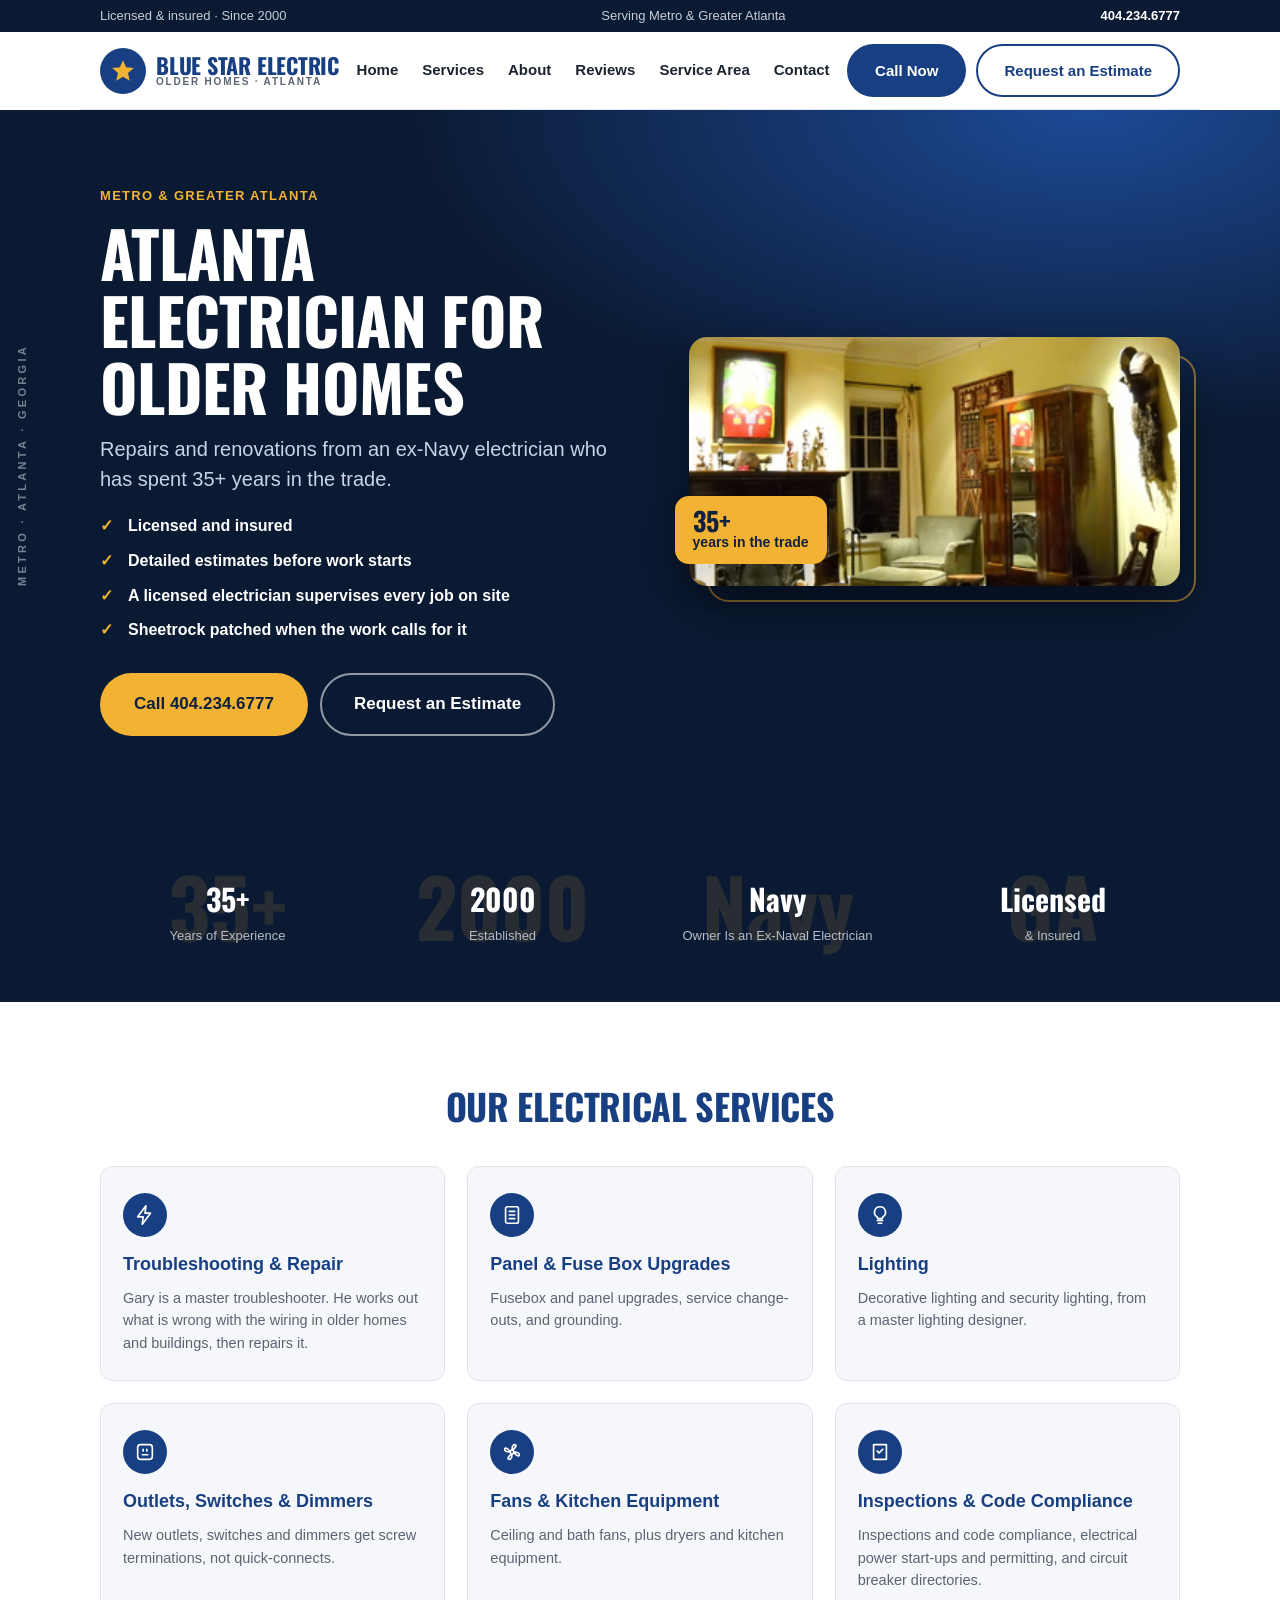
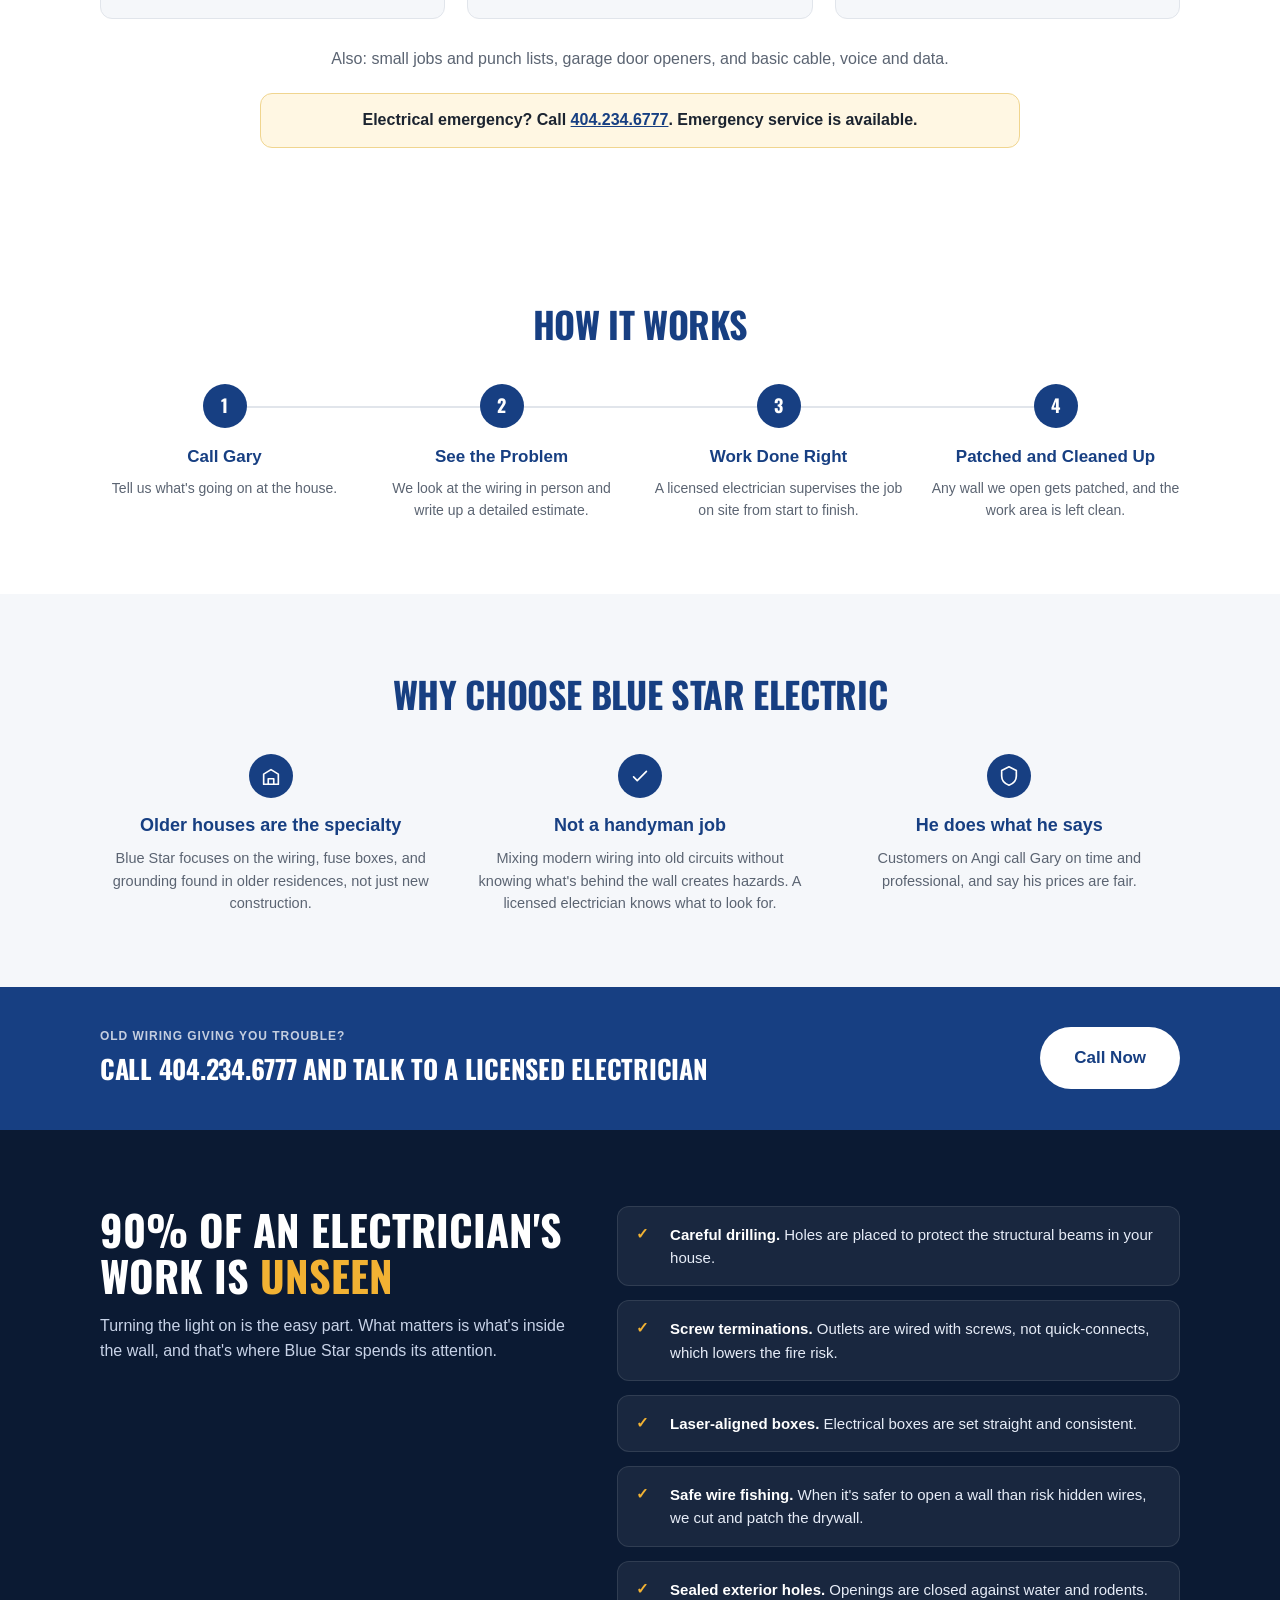
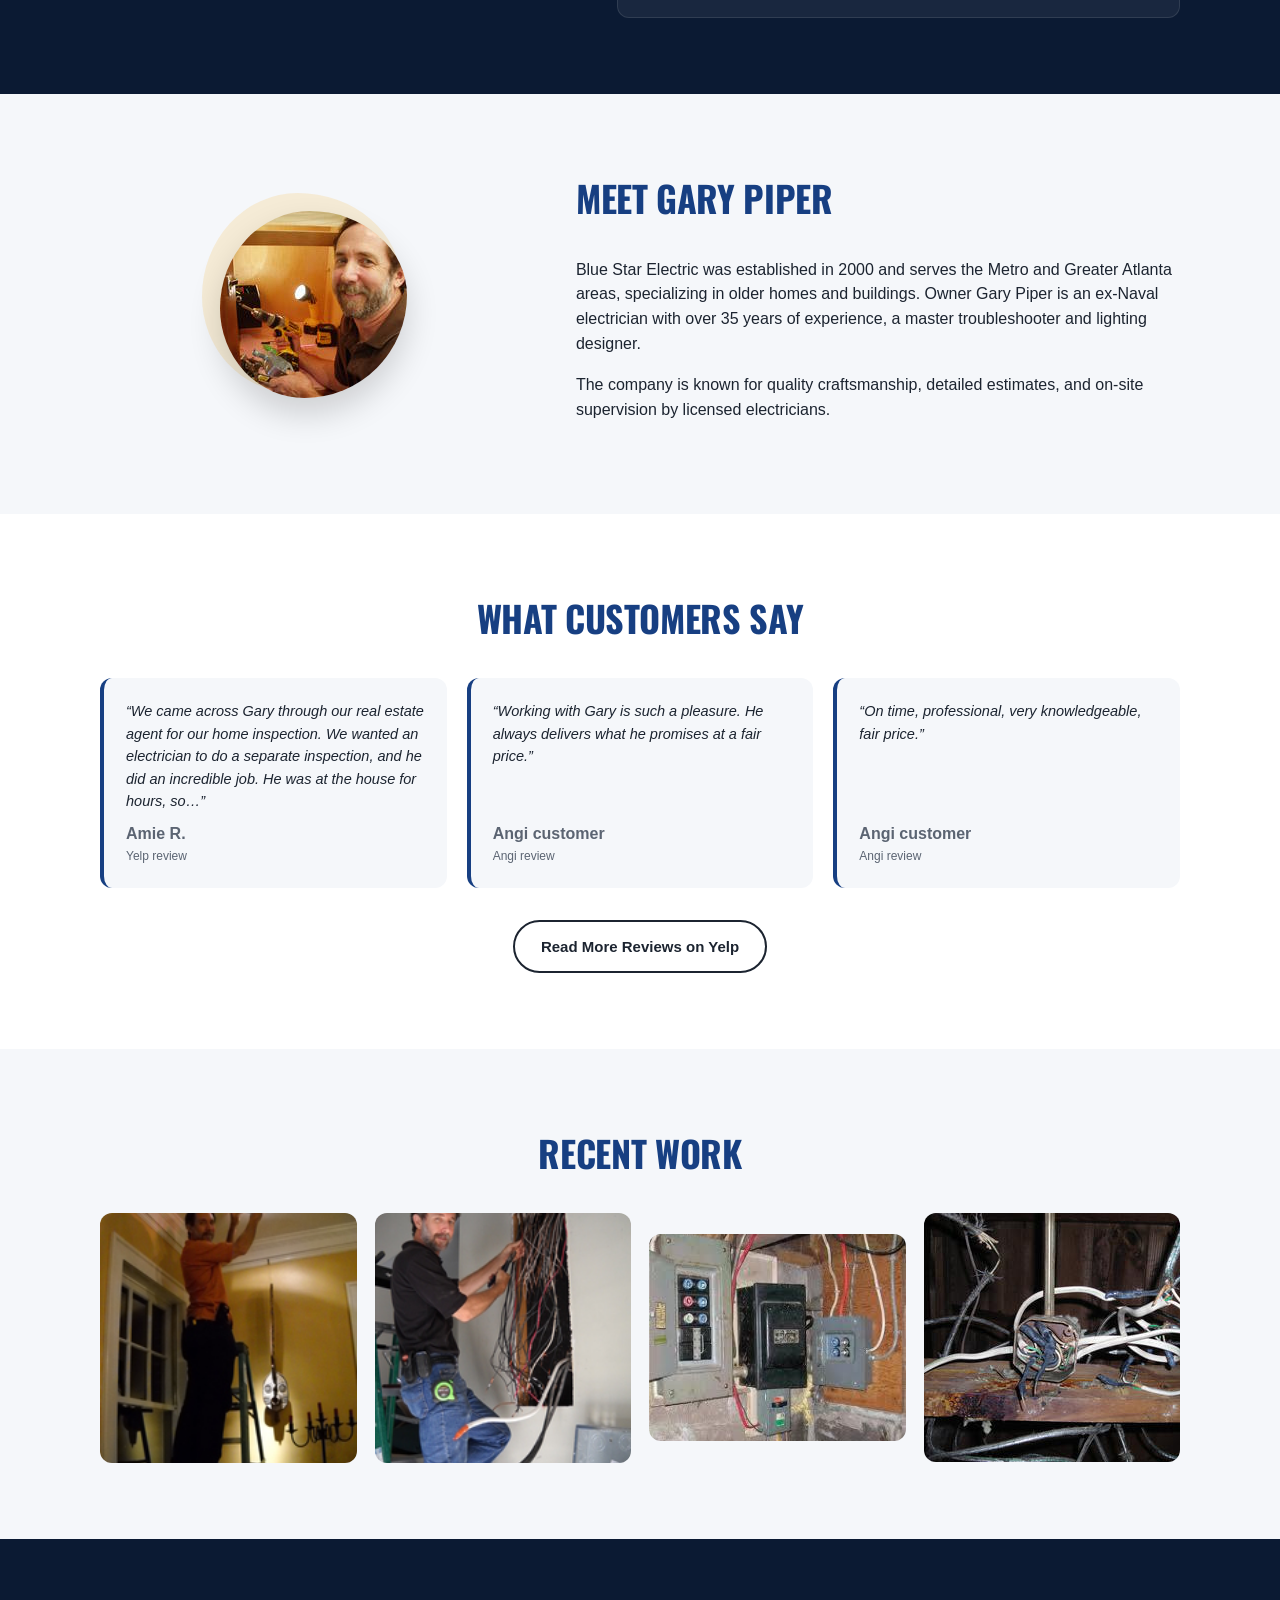
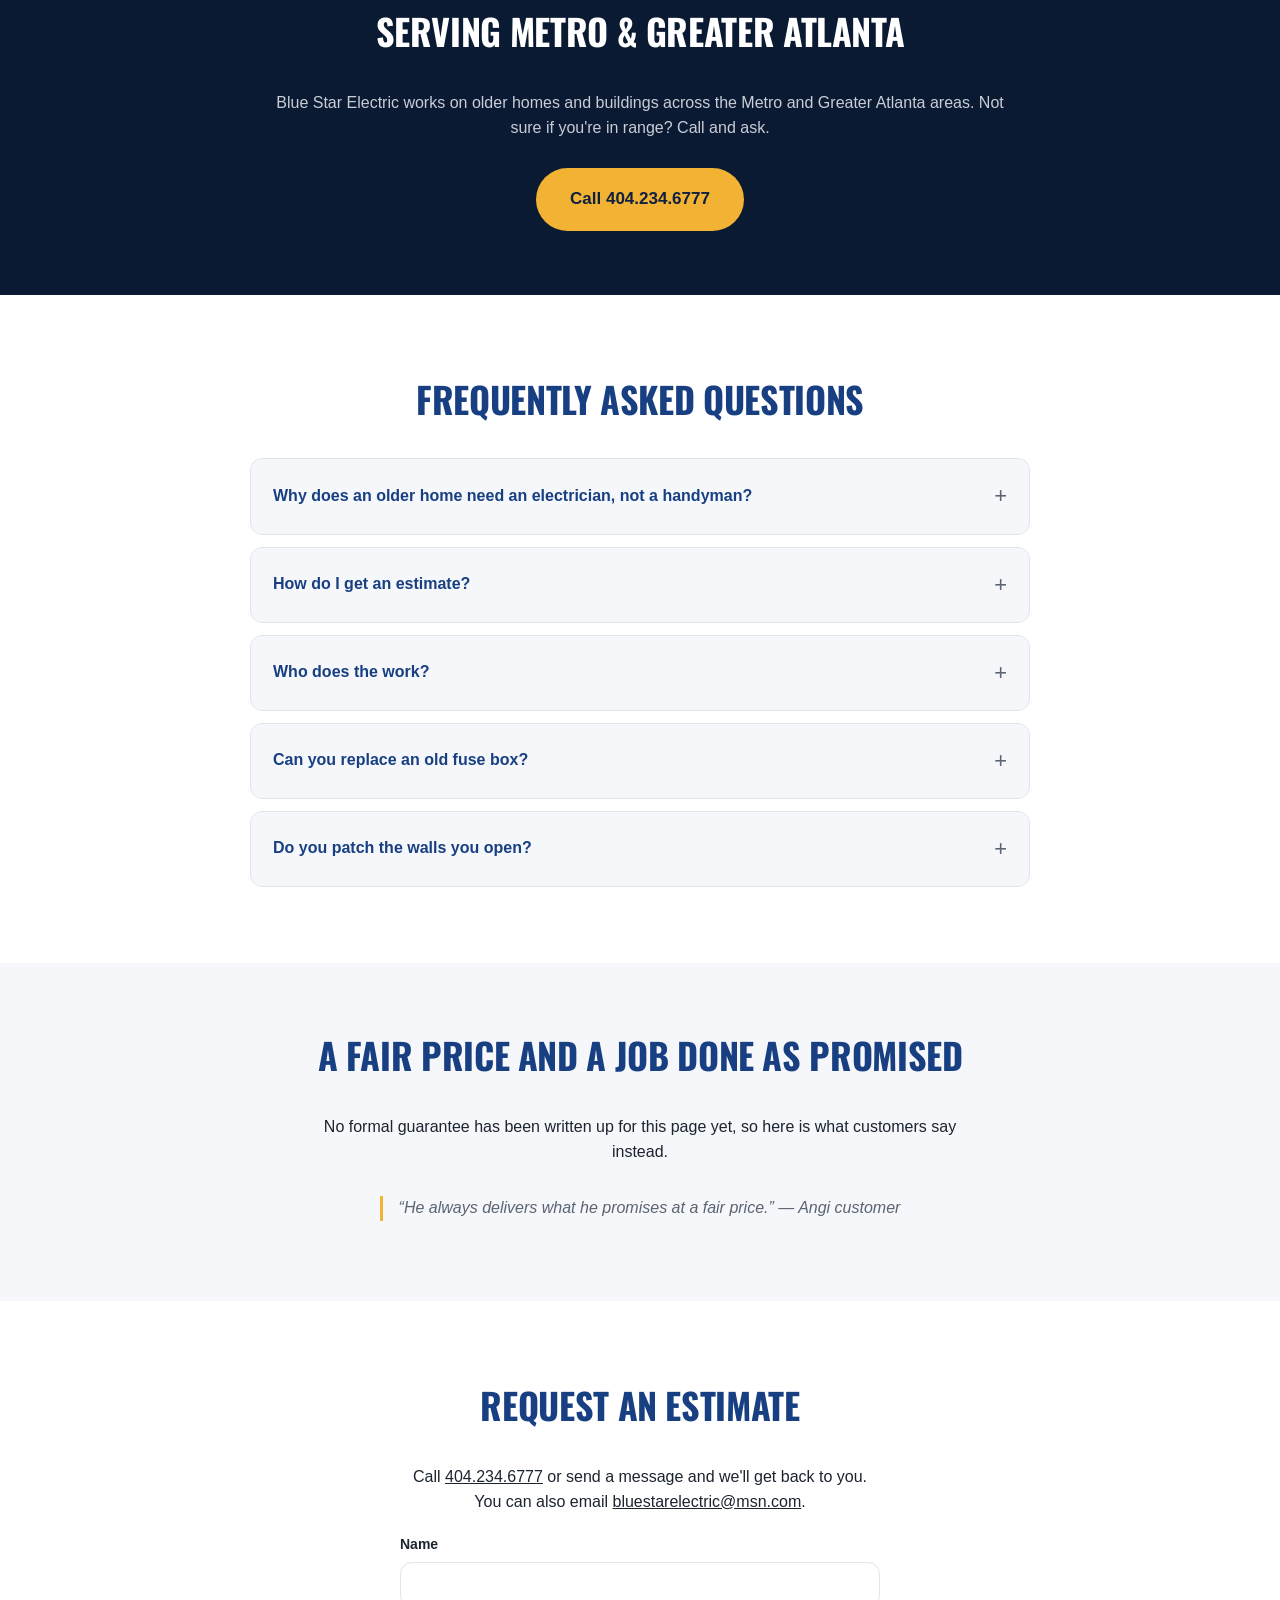
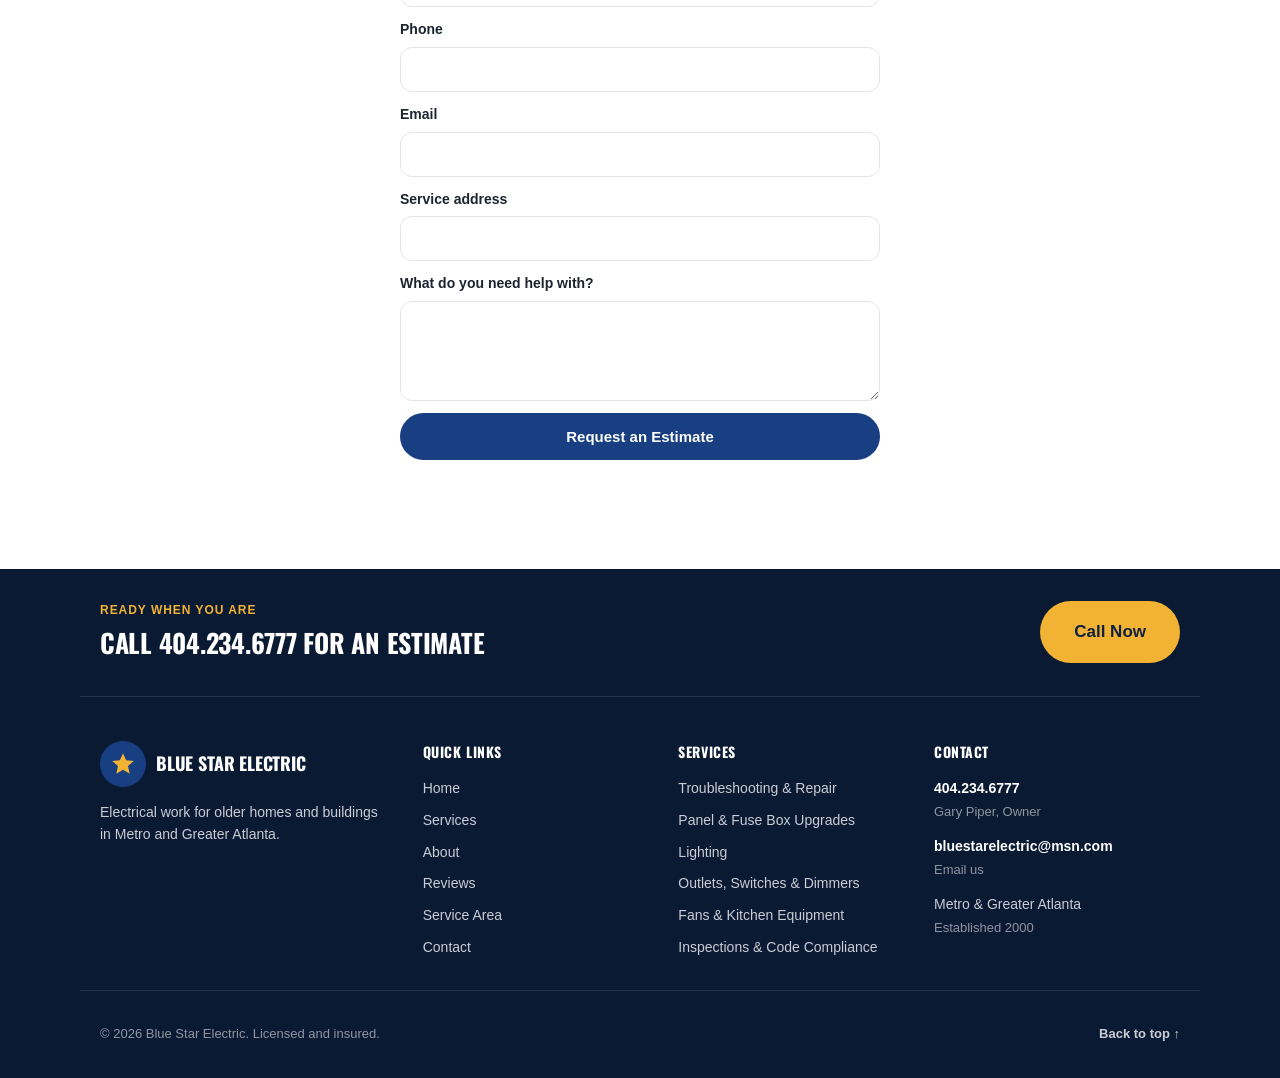
==== commit 3fa747a0: "Wire contact form and footer to the business email Co-Authored-By: Claude Sonnet 5 <noreply@anthropi" ====
--- a/index.src.html
+++ b/index.src.html
@@ -27,6 +27,7 @@
   "@type": "Electrician",
   "name": "Blue Star Electric",
   "telephone": "+1-404-234-6777",
+  "email": "bluestarelectric@msn.com",
   "foundingDate": "2000",
   "areaServed": ["Metro Atlanta", "Greater Atlanta"],
   "founder": { "@type": "Person", "name": "Gary Piper" },
@@ -363,13 +364,16 @@
   <section id="contact" class="contact">
     <div class="wrap contact-inner">
       <h2 class="reveal">Request an Estimate</h2>
-      <p>Call <a href="tel:+14042346777">404.234.6777</a> or send a message and we'll get back to you.</p>
-      <!-- TODO before launch: wire this form to the business's real intake email or CRM. Until then it shows a call-us note. -->
+      <p>Call <a href="tel:+14042346777">404.234.6777</a> or send a message and we'll get back to you. You can also email <a href="mailto:bluestarelectric@msn.com">bluestarelectric@msn.com</a>.</p>
+      <!-- The form opens the visitor's email app with a pre-filled message to the business.
+           TODO before launch: point it at a real form endpoint so leads arrive without the visitor's email app. -->
       <form class="contact-form" id="contact-form" aria-label="Request an estimate">
         <label for="f-name">Name</label>
         <input id="f-name" type="text" name="name" autocomplete="name" required>
         <label for="f-phone">Phone</label>
         <input id="f-phone" type="tel" name="phone" autocomplete="tel" required>
+        <label for="f-email">Email</label>
+        <input id="f-email" type="email" name="email" autocomplete="email">
         <label for="f-address">Service address</label>
         <input id="f-address" type="text" name="address" autocomplete="street-address">
         <label for="f-message">What do you need help with?</label>
@@ -431,6 +435,10 @@
       <p class="contact-line">
         <a href="tel:+14042346777">404.234.6777</a>
         <span class="muted">Gary Piper, Owner</span>
+      </p>
+      <p class="contact-line">
+        <a href="mailto:bluestarelectric@msn.com">bluestarelectric@msn.com</a>
+        <span class="muted">Email us</span>
       </p>
       <p class="contact-line">
         Metro &amp; Greater Atlanta
@@ -493,11 +501,30 @@
     revealEls.forEach(function (el) { io.observe(el); });
   }
 
-  // Contact form: not connected to an inbox yet.
+  // Estimate form: opens the visitor's email app with a pre-filled message to the business.
+  var TO_EMAIL = 'bluestarelectric@msn.com';
   var form = document.getElementById('contact-form');
+  var note = document.getElementById('form-note');
   form.addEventListener('submit', function (e) {
     e.preventDefault();
-    document.getElementById('form-note').textContent = 'This form is not connected yet. Please call 404.234.6777.';
+    var f = form.elements;
+    if (!f.name.value.trim() || !f.phone.value.trim()) {
+      note.textContent = 'Please add your name and phone number so we can reach you.';
+      (f.name.value.trim() ? f.phone : f.name).focus();
+      return;
+    }
+    var lines = [
+      'Name: ' + f.name.value.trim(),
+      'Phone: ' + f.phone.value.trim(),
+      'Email: ' + f.email.value.trim(),
+      'Service address: ' + f.address.value.trim(),
+      '',
+      f.message.value.trim()
+    ];
+    var url = 'mailto:' + TO_EMAIL + '?subject=' + encodeURIComponent('Estimate Request from ' + f.name.value.trim()) +
+      '&body=' + encodeURIComponent(lines.join(String.fromCharCode(10)));
+    note.textContent = 'Opening your email app. If nothing opens, call 404.234.6777.';
+    window.location.href = url;
   });
 
   // Lightbox
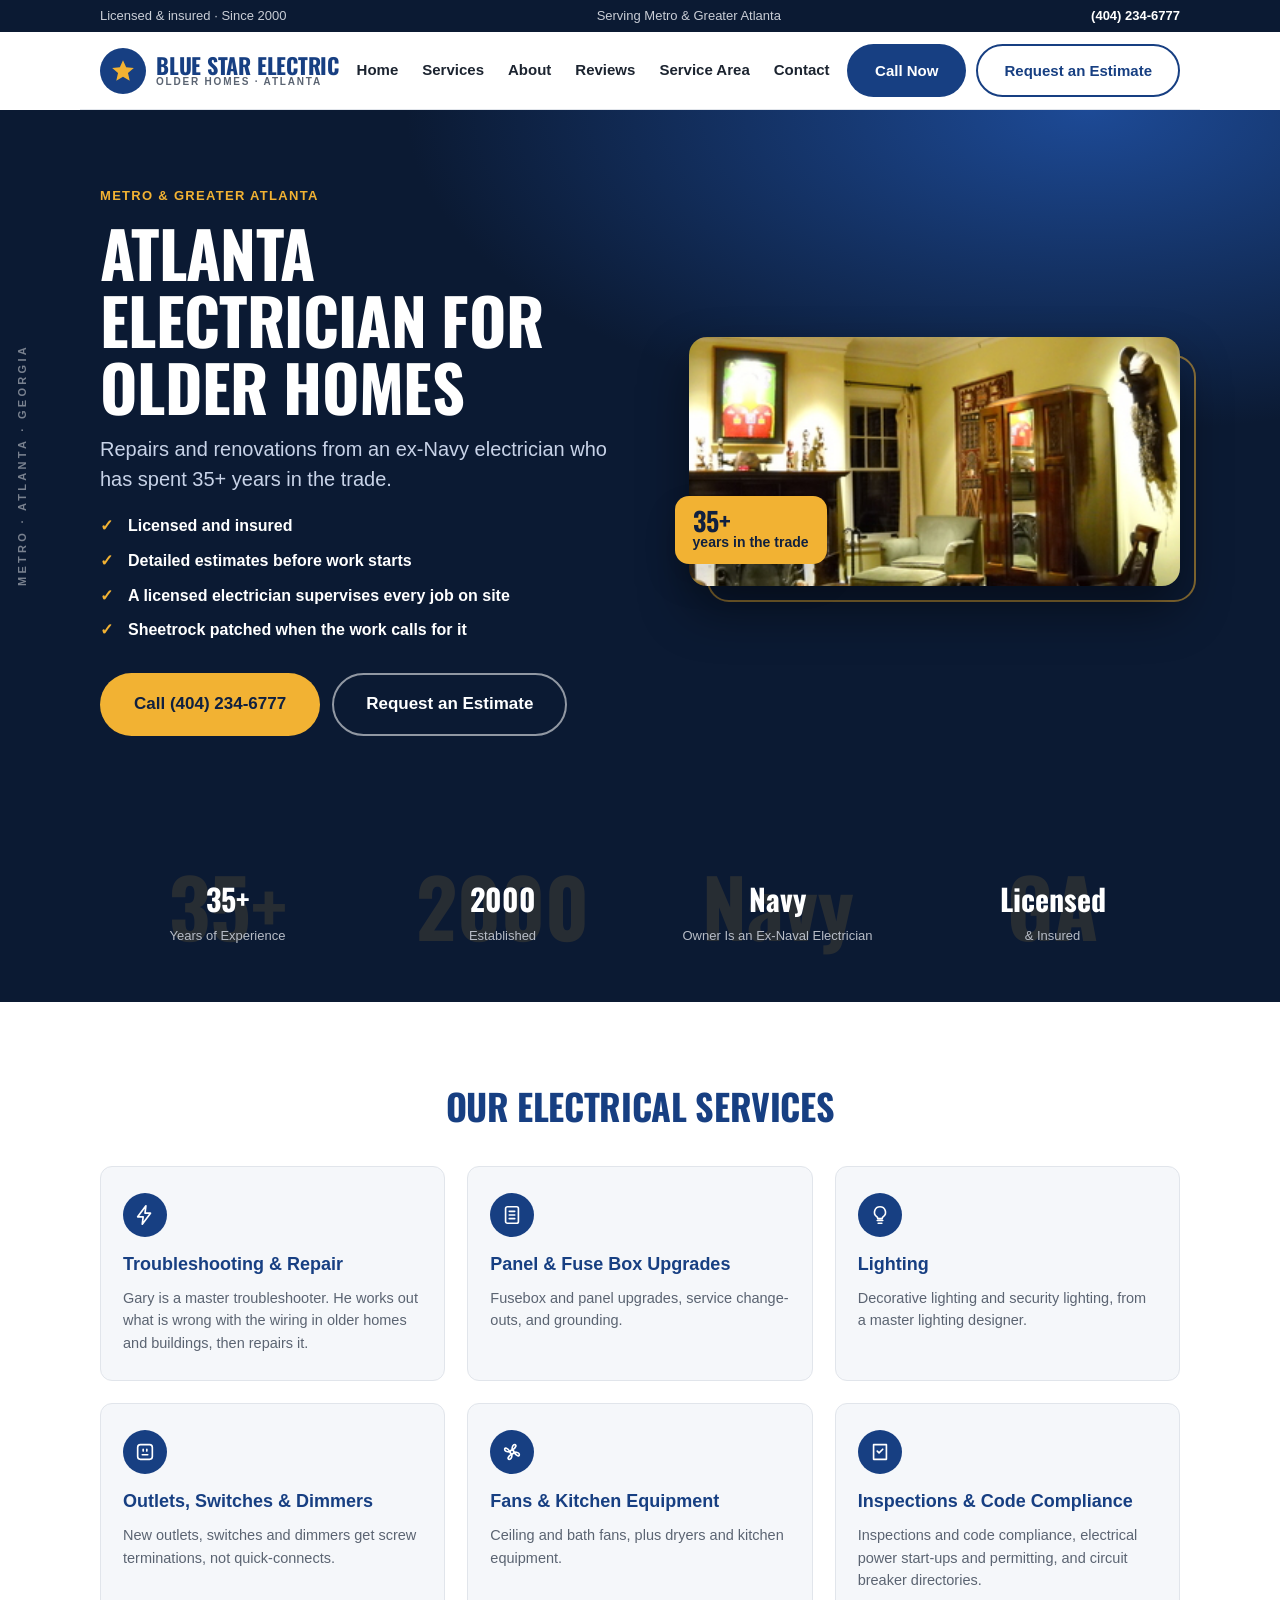
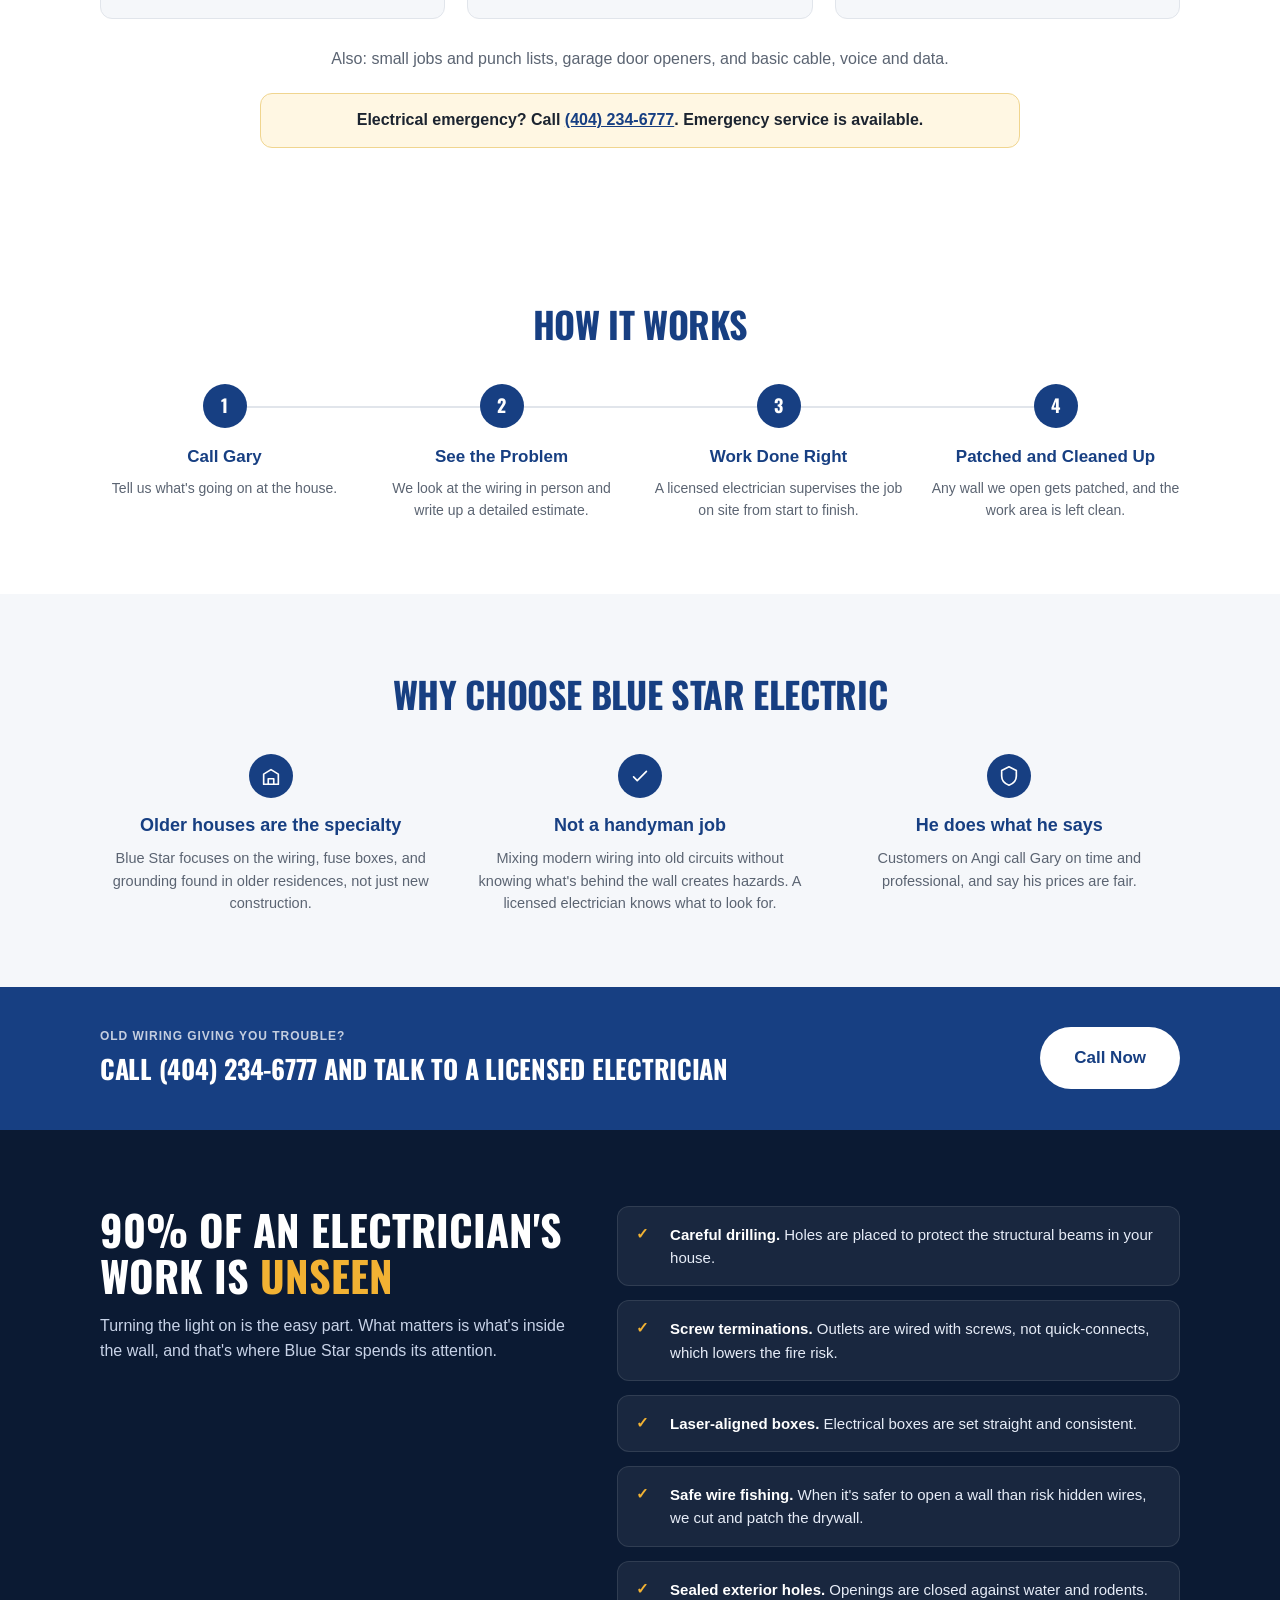
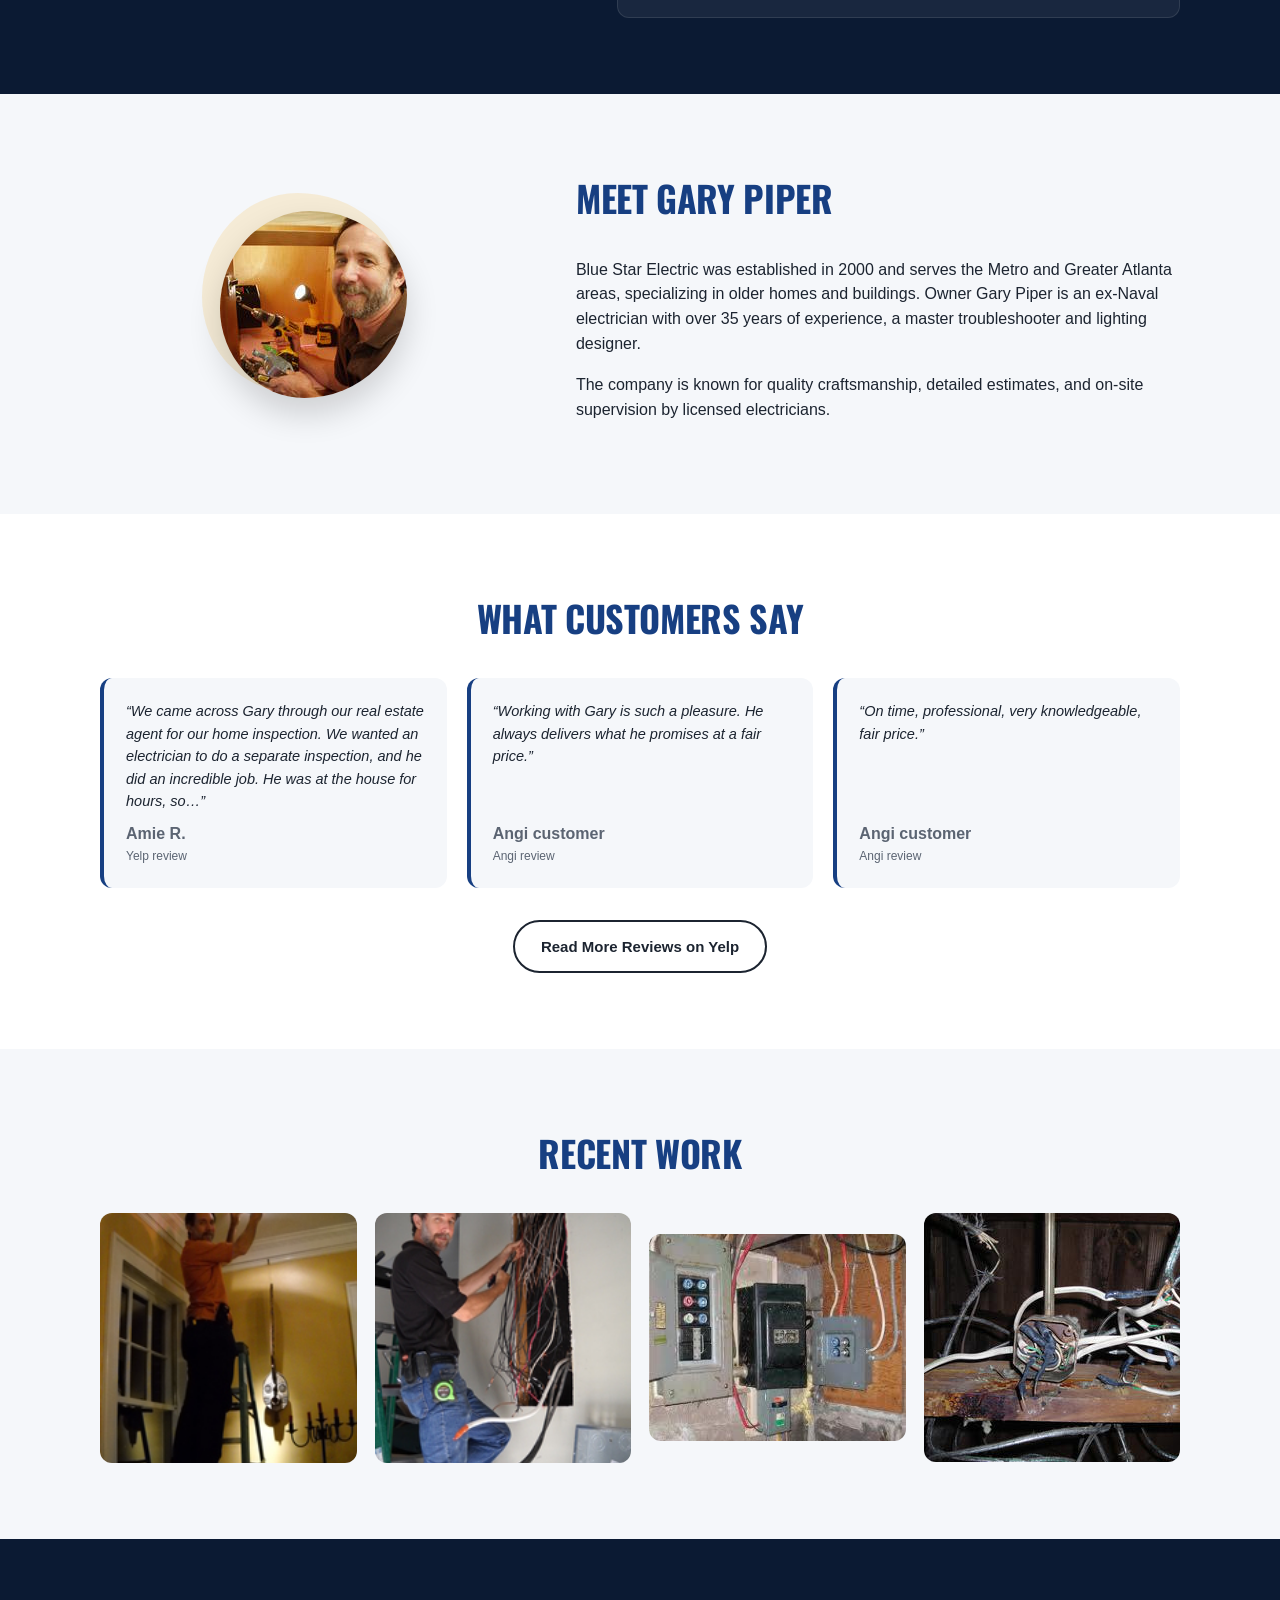
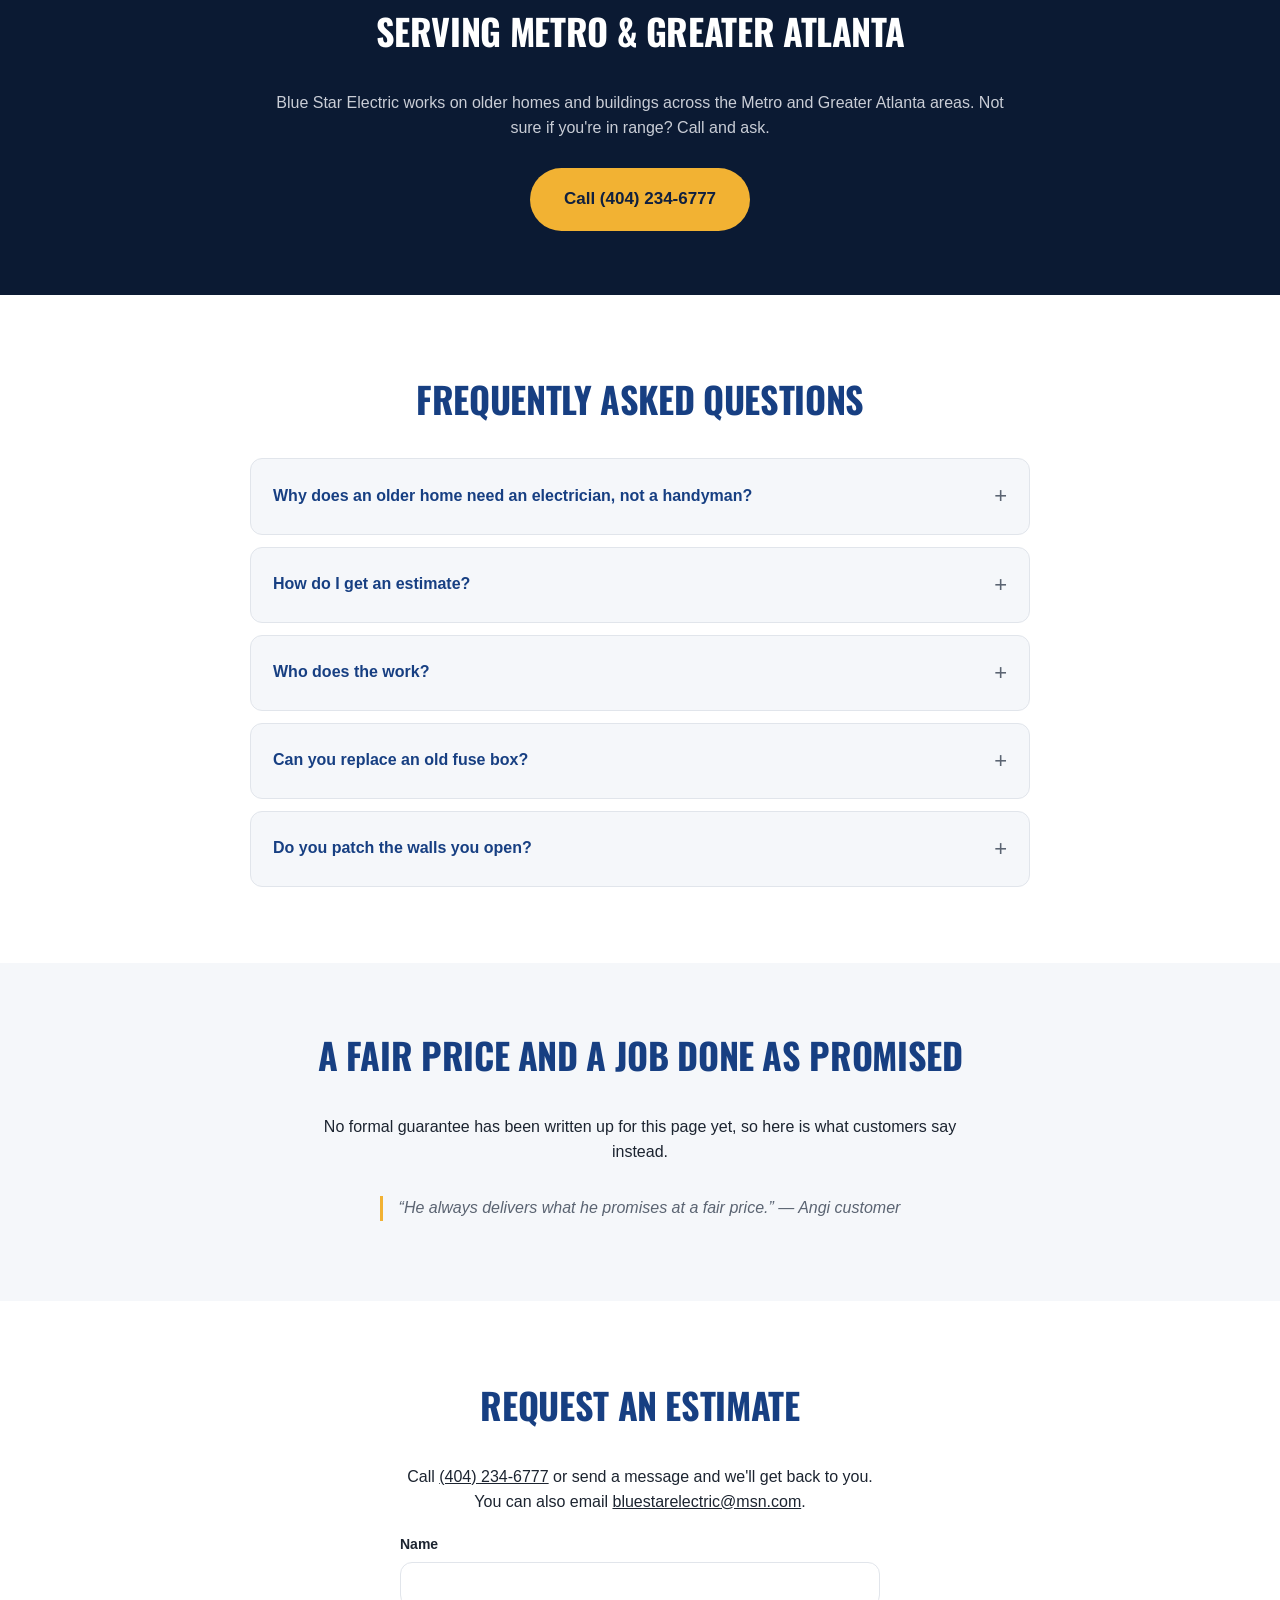
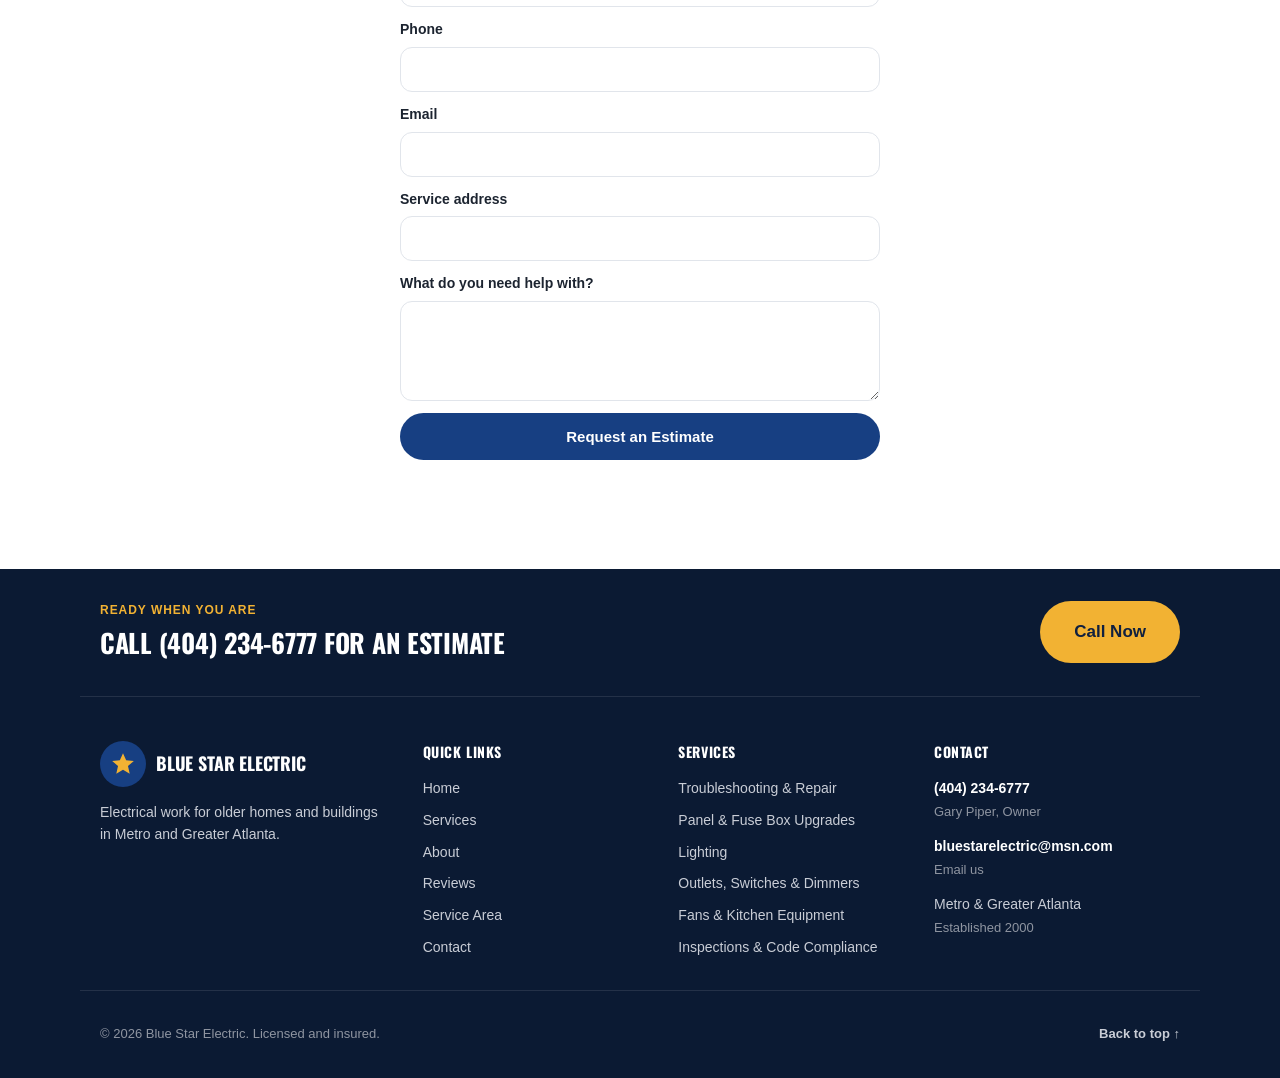
==== commit ce84d73c: "Format phone number with brackets: (404) 234-6777 Co-Authored-By: Claude Sonnet 5 <noreply@anthropic" ====
--- a/index.src.html
+++ b/index.src.html
@@ -4,7 +4,7 @@
 <meta charset="UTF-8">
 <meta name="viewport" content="width=device-width, initial-scale=1.0">
 <title>Older Home Electrician in Atlanta | Blue Star Electric</title>
-<meta name="description" content="Ex-Navy electrician Gary Piper repairs and renovates the wiring in older Atlanta homes. Detailed estimates, licensed and insured. Call 404.234.6777.">
+<meta name="description" content="Ex-Navy electrician Gary Piper repairs and renovates the wiring in older Atlanta homes. Detailed estimates, licensed and insured. Call (404) 234-6777.">
 <meta name="robots" content="index, follow">
 <meta property="og:type" content="website">
 <meta property="og:site_name" content="Blue Star Electric">
@@ -13,7 +13,7 @@
 <meta property="og:locale" content="en_US">
 <meta name="twitter:card" content="summary_large_image">
 <meta name="twitter:title" content="Older Home Electrician in Atlanta | Blue Star Electric">
-<meta name="twitter:description" content="Troubleshooting, repair, and rewiring for older Atlanta homes. Call 404.234.6777.">
+<meta name="twitter:description" content="Troubleshooting, repair, and rewiring for older Atlanta homes. Call (404) 234-6777.">
 <!-- TODO before launch: add <link rel="canonical">, og:url, and og:image / twitter:image once the live domain and a hosted preview image exist. -->
 <meta name="theme-color" content="#173f82">
 <link rel="icon" href="data:image/svg+xml,%3Csvg xmlns='http://www.w3.org/2000/svg' viewBox='0 0 24 24'%3E%3Ccircle cx='12' cy='12' r='12' fill='%23173f82'/%3E%3Cpath fill='%23f2b233' d='m12 4.5 2 4.6 5 .4-3.8 3.3 1.1 4.9L12 15l-4.3 2.7 1.1-4.9L5 9.5l5-.4z'/%3E%3C/svg%3E">
@@ -47,7 +47,7 @@
     <div class="wrap topbar-inner">
       <span class="topbar-item">Licensed &amp; insured &middot; Since 2000</span>
       <span class="topbar-item">Serving Metro &amp; Greater Atlanta</span>
-      <a class="topbar-item topbar-phone" href="tel:+14042346777">404.234.6777</a>
+      <a class="topbar-item topbar-phone" href="tel:+14042346777">(404) 234-6777</a>
     </div>
   </div>
   <div class="wrap main-nav">
@@ -106,7 +106,7 @@
           <li>Sheetrock patched when the work calls for it</li>
         </ul>
         <div class="hero-ctas">
-          <a class="btn btn-accent btn-lg" href="tel:+14042346777">Call 404.234.6777</a>
+          <a class="btn btn-accent btn-lg" href="tel:+14042346777">Call (404) 234-6777</a>
           <a class="btn btn-outline btn-lg" href="#contact">Request an Estimate</a>
         </div>
       </div>
@@ -177,7 +177,7 @@
         </div>
       </div>
       <p class="services-more reveal">Also: small jobs and punch lists, garage door openers, and basic cable, voice and data.</p>
-      <p class="emergency reveal">Electrical emergency? Call <a href="tel:+14042346777">404.234.6777</a>. Emergency service is available.</p>
+      <p class="emergency reveal">Electrical emergency? Call <a href="tel:+14042346777">(404) 234-6777</a>. Emergency service is available.</p>
     </div>
   </section>
 
@@ -239,7 +239,7 @@
     <div class="wrap cta-banner-inner">
       <div>
         <p class="cta-banner-eyebrow">Old wiring giving you trouble?</p>
-        <h3>Call 404.234.6777 and talk to a licensed electrician</h3>
+        <h3>Call (404) 234-6777 and talk to a licensed electrician</h3>
       </div>
       <a class="btn btn-primary btn-lg" href="tel:+14042346777">Call Now</a>
     </div>
@@ -318,7 +318,7 @@
     <div class="wrap">
       <h2 class="reveal">Serving Metro &amp; Greater Atlanta</h2>
       <p class="service-area-list">Blue Star Electric works on older homes and buildings across the Metro and Greater Atlanta areas. Not sure if you're in range? Call and ask.</p>
-      <a class="btn btn-accent btn-lg" href="tel:+14042346777">Call 404.234.6777</a>
+      <a class="btn btn-accent btn-lg" href="tel:+14042346777">Call (404) 234-6777</a>
     </div>
   </section>
 
@@ -333,7 +333,7 @@
         </details>
         <details class="faq-item reveal">
           <summary>How do I get an estimate?</summary>
-          <p>Call 404.234.6777 or use the form below. We look at the job in person and give you a detailed estimate before any work begins.</p>
+          <p>Call (404) 234-6777 or use the form below. We look at the job in person and give you a detailed estimate before any work begins.</p>
         </details>
         <details class="faq-item reveal">
           <summary>Who does the work?</summary>
@@ -364,7 +364,7 @@
   <section id="contact" class="contact">
     <div class="wrap contact-inner">
       <h2 class="reveal">Request an Estimate</h2>
-      <p>Call <a href="tel:+14042346777">404.234.6777</a> or send a message and we'll get back to you. You can also email <a href="mailto:bluestarelectric@msn.com">bluestarelectric@msn.com</a>.</p>
+      <p>Call <a href="tel:+14042346777">(404) 234-6777</a> or send a message and we'll get back to you. You can also email <a href="mailto:bluestarelectric@msn.com">bluestarelectric@msn.com</a>.</p>
       <!-- The form opens the visitor's email app with a pre-filled message to the business.
            TODO before launch: point it at a real form endpoint so leads arrive without the visitor's email app. -->
       <form class="contact-form" id="contact-form" aria-label="Request an estimate">
@@ -391,7 +391,7 @@
   <div class="wrap footer-cta">
     <div>
       <p class="footer-cta-eyebrow">Ready when you are</p>
-      <h3>Call 404.234.6777 for an estimate</h3>
+      <h3>Call (404) 234-6777 for an estimate</h3>
     </div>
     <a class="btn btn-accent btn-lg" href="tel:+14042346777">Call Now</a>
   </div>
@@ -433,7 +433,7 @@
     <div class="footer-col">
       <h4>Contact</h4>
       <p class="contact-line">
-        <a href="tel:+14042346777">404.234.6777</a>
+        <a href="tel:+14042346777">(404) 234-6777</a>
         <span class="muted">Gary Piper, Owner</span>
       </p>
       <p class="contact-line">
@@ -523,7 +523,7 @@
     ];
     var url = 'mailto:' + TO_EMAIL + '?subject=' + encodeURIComponent('Estimate Request from ' + f.name.value.trim()) +
       '&body=' + encodeURIComponent(lines.join(String.fromCharCode(10)));
-    note.textContent = 'Opening your email app. If nothing opens, call 404.234.6777.';
+    note.textContent = 'Opening your email app. If nothing opens, call (404) 234-6777.';
     window.location.href = url;
   });
 
